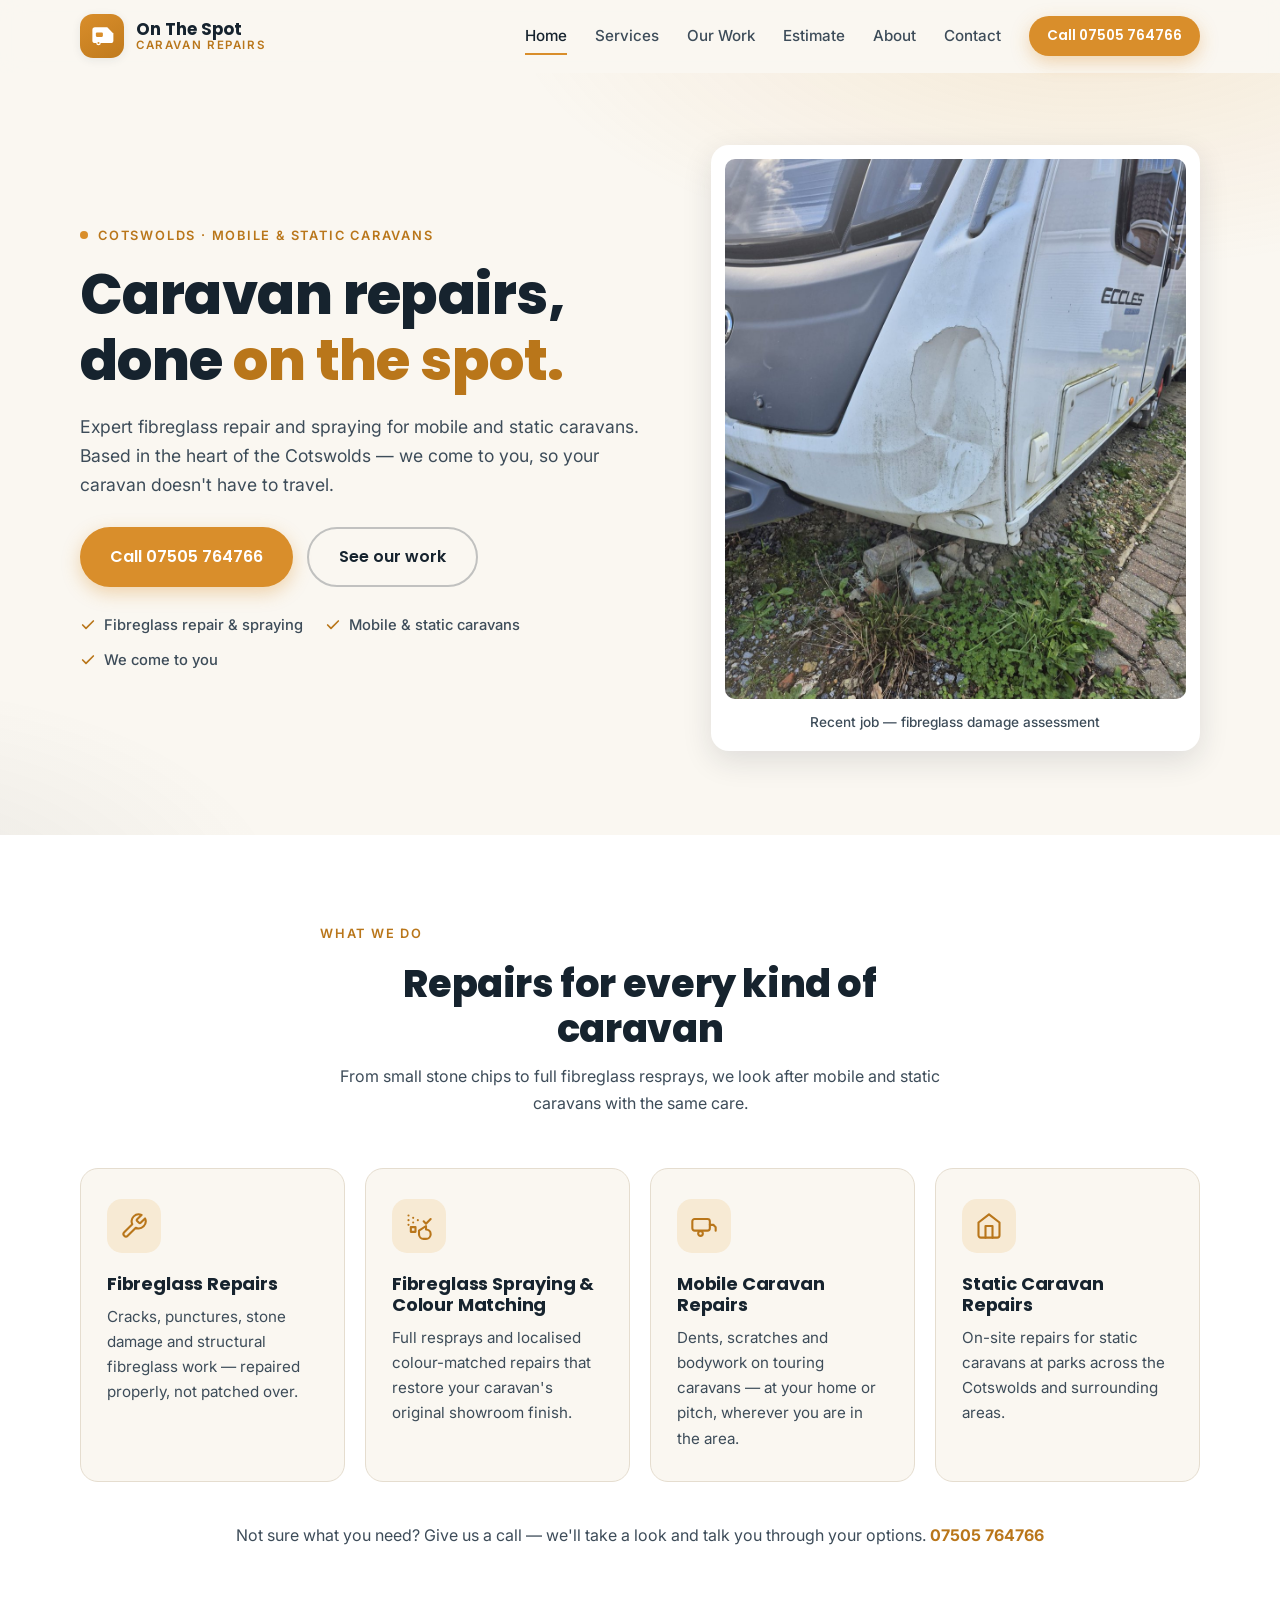
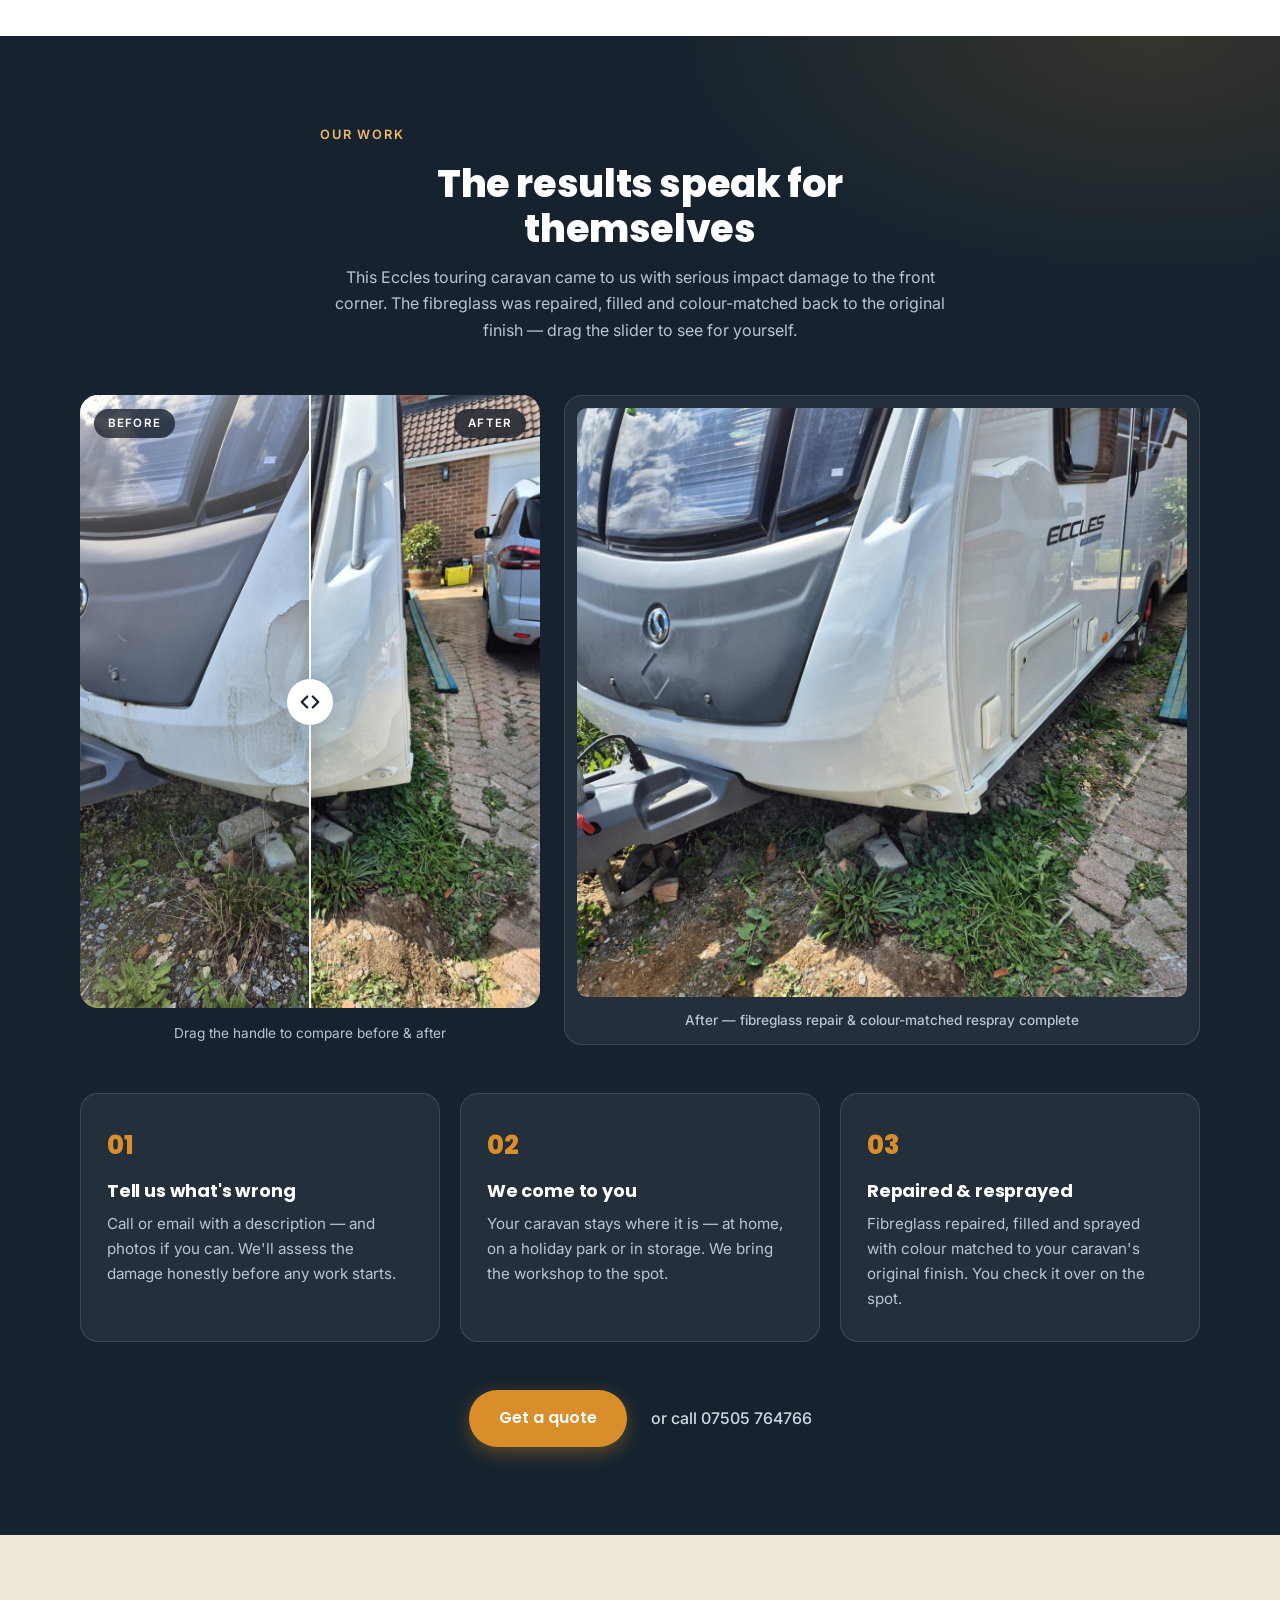
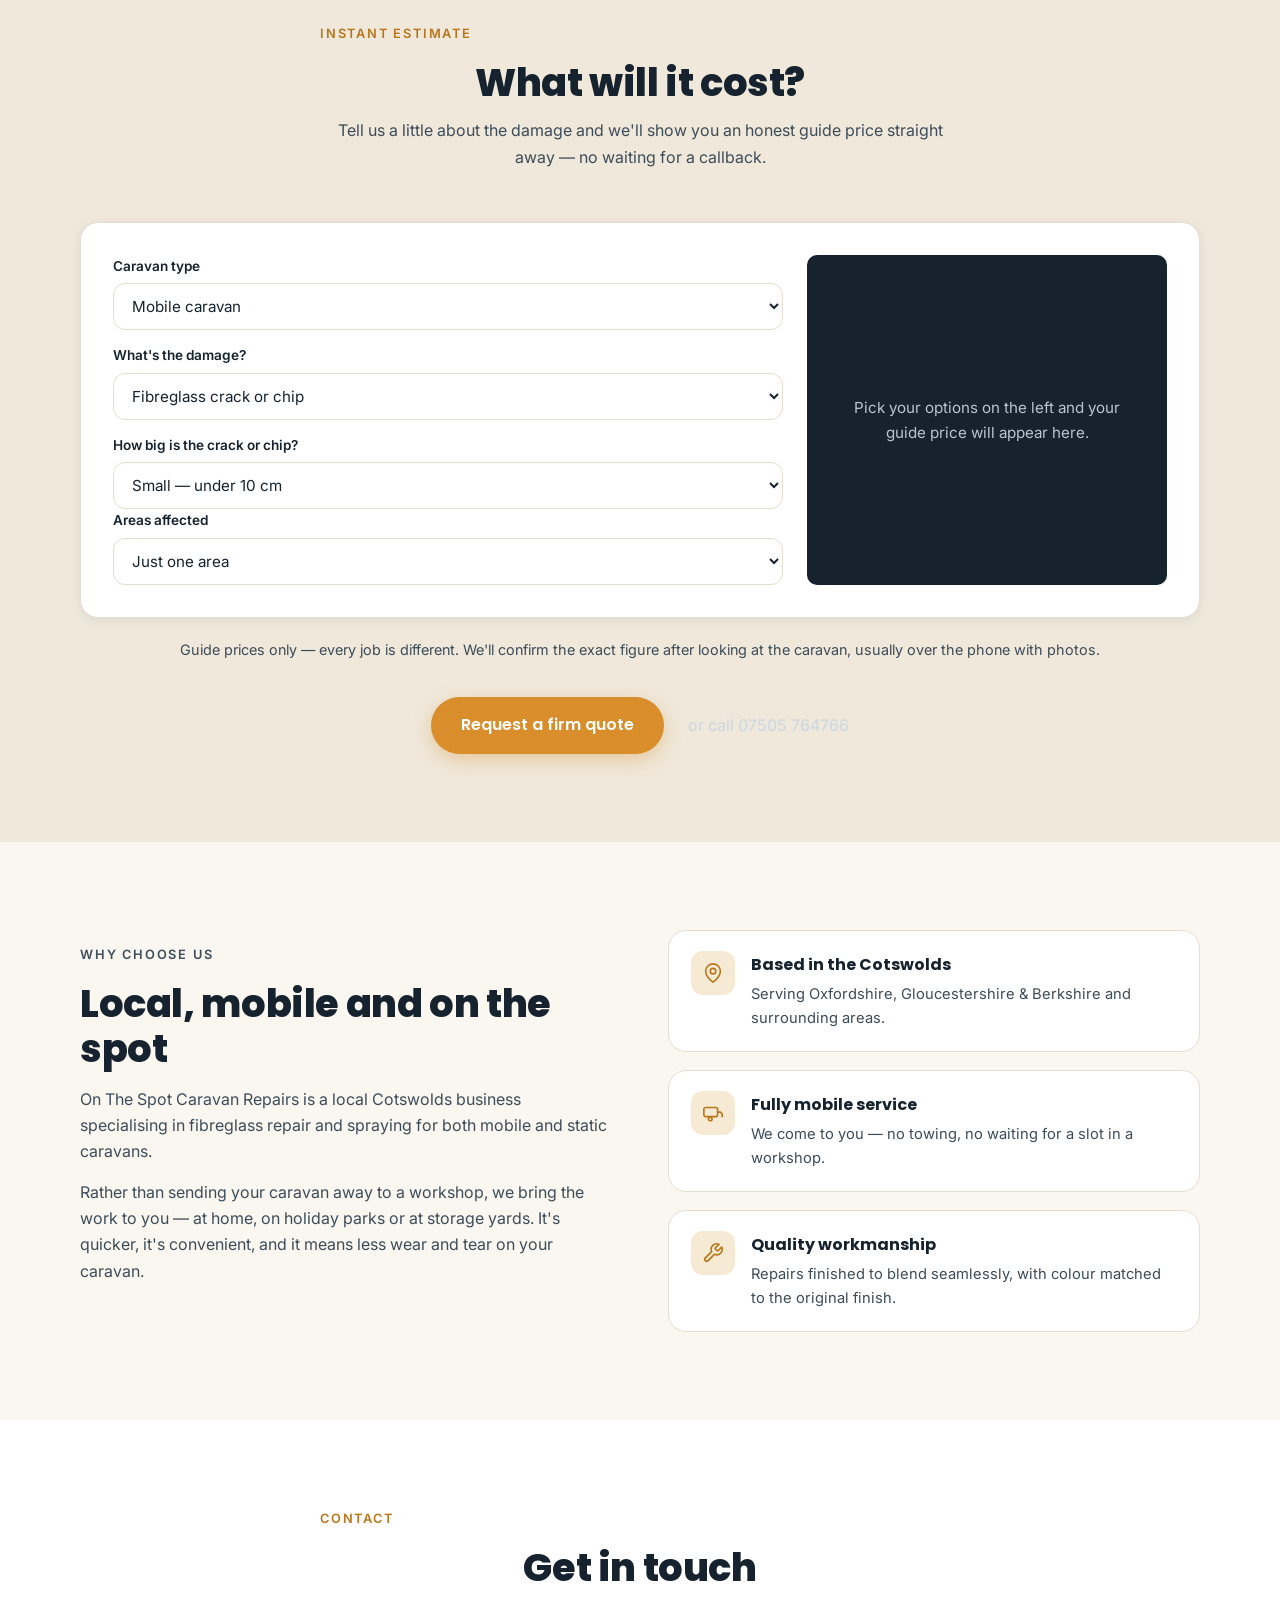
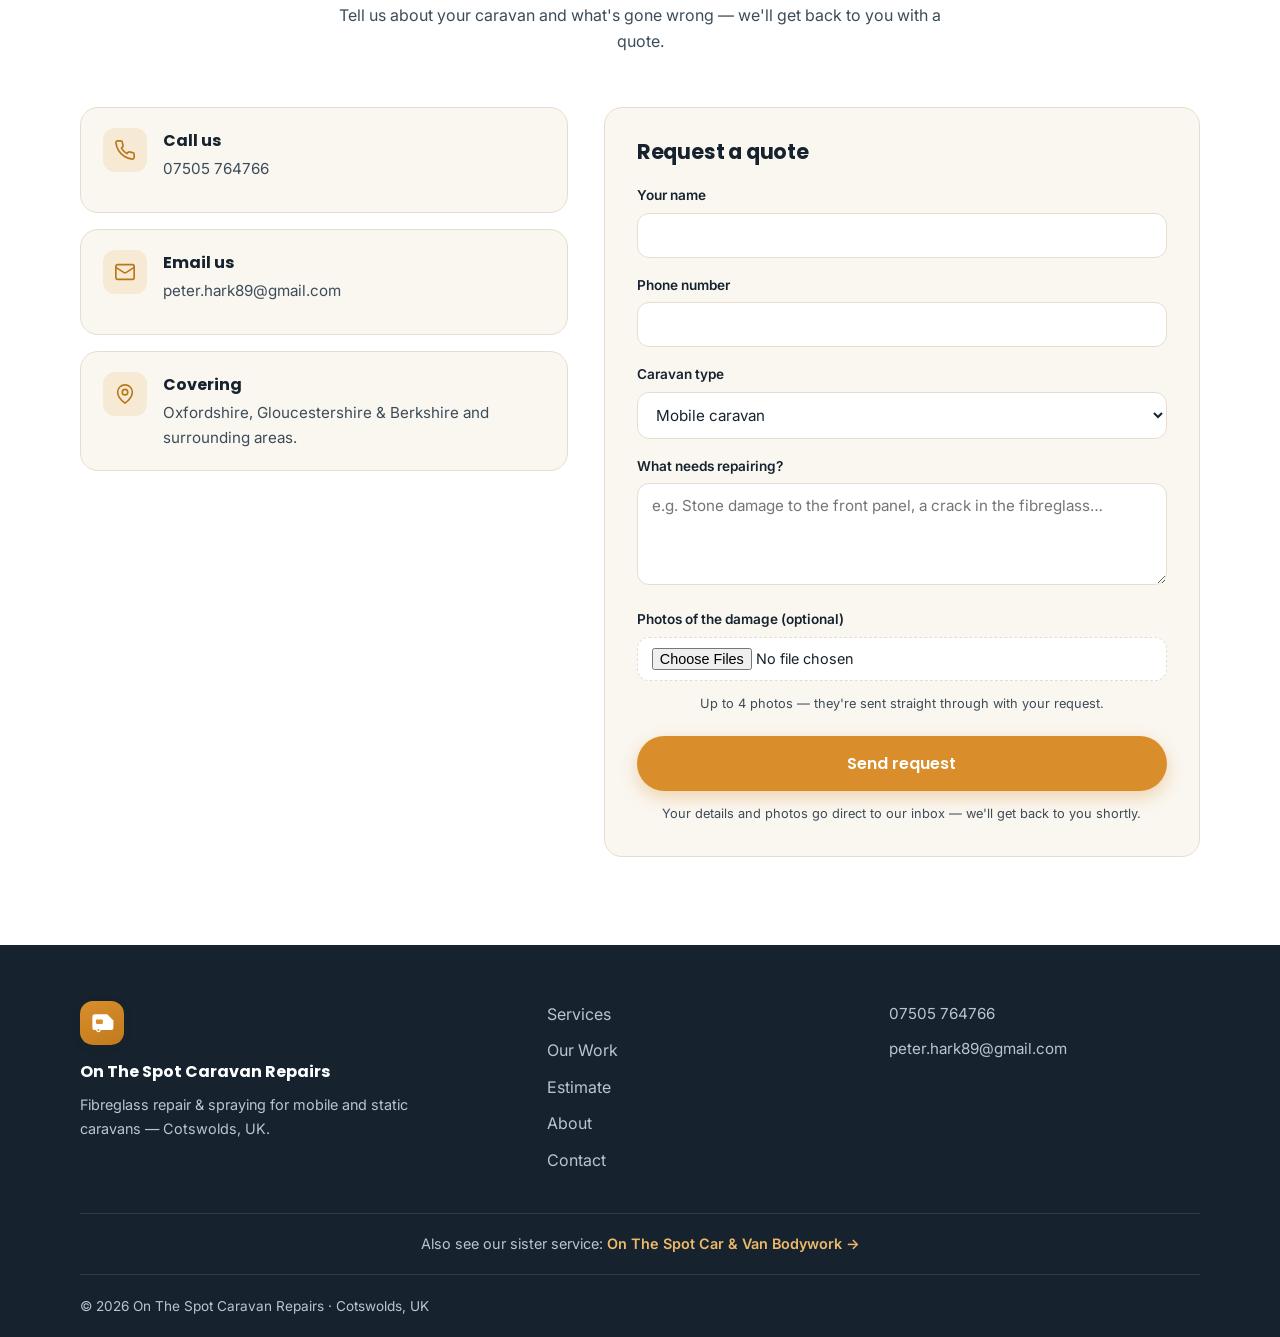
==== index.html @ a43893b5 "On The Spot Caravan Repairs — add instant estimate tool, photo upload quote form, cross-link to car " ====
<!DOCTYPE html>
<html lang="en-GB">
<head>
  <meta charset="UTF-8" />
  <meta name="viewport" content="width=device-width, initial-scale=1.0" />
  <title>On The Spot Caravan Repairs — Fibreglass &amp; Bodywork in the Cotswolds</title>
  <meta name="description" content="Mobile and static caravan repairs across the Cotswolds. Expert fibreglass repair, spraying and colour matching — we come to you. Call 07505 764766." />
  <meta property="og:title" content="On The Spot Caravan Repairs | Cotswolds" />
  <meta property="og:description" content="Fibreglass repair &amp; spraying for mobile and static caravans. Based in the Cotswolds — we come to you." />
  <meta property="og:type" content="website" />
  <link rel="icon" href="data:image/svg+xml,%3Csvg xmlns='http://www.w3.org/2000/svg' viewBox='0 0 100 100'%3E%3Ctext y='.9em' font-size='90'%3E%F0%9F%9A%90%3C/text%3E%3C/svg%3E" />
  <link rel="preconnect" href="https://fonts.googleapis.com" />
  <link rel="preconnect" href="https://fonts.gstatic.com" crossorigin />
  <link href="https://fonts.googleapis.com/css2?family=Inter:wght@400;500;600&family=Poppins:wght@600;700;800&display=swap" rel="stylesheet" />
  <link rel="stylesheet" href="style.css" />
</head>
<body>

<a class="skip-link" href="#home">Skip to content</a>

<header class="site-header" id="siteHeader">
  <div class="container nav-wrap">
    <a href="#home" class="brand" aria-label="On The Spot Caravan Repairs — home">
      <span class="brand-mark" aria-hidden="true">
        <svg viewBox="0 0 32 32" fill="none">
          <path d="M5 9a3 3 0 0 1 3-3h14l7 7v8a3 3 0 0 1-3 3H8a3 3 0 0 1-3-3V9Z" fill="#fff"/>
          <rect x="9" y="12" width="8" height="5" rx="1.2" fill="#d98e2b"/>
          <circle cx="12" cy="24" r="2.6" fill="#fff"/>
          <circle cx="12" cy="24" r="1.2" fill="#d98e2b"/>
        </svg>
      </span>
      <span class="brand-text">On The Spot<small>Caravan Repairs</small></span>
    </a>

    <nav class="site-nav" id="siteNav" aria-label="Main navigation">
      <a href="#home" class="active">Home</a>
      <a href="#services">Services</a>
      <a href="#work">Our Work</a>
      <a href="#estimate">Estimate</a>
      <a href="#about">About</a>
      <a href="#contact">Contact</a>
      <a href="tel:+447505764766" class="btn btn-primary btn-sm nav-call">Call 07505 764766</a>
    </nav>

    <button class="nav-toggle" id="navToggle" aria-expanded="false" aria-controls="siteNav" aria-label="Open menu">
      <span></span><span></span><span></span>
    </button>
  </div>
</header>

<main id="main">

  <!-- ============ HERO ============ -->
  <section class="hero" id="home">
    <div class="container hero-grid">
      <div class="hero-copy reveal">
        <p class="eyebrow"><span class="dot" aria-hidden="true"></span> Cotswolds &middot; Mobile &amp; Static Caravans</p>
        <h1>Caravan repairs, done <em>on the spot.</em></h1>
        <p class="lead">Expert fibreglass repair and spraying for mobile and static caravans. Based in the heart of the Cotswolds — we come to you, so your caravan doesn't have to travel.</p>
        <div class="hero-cta">
          <a href="tel:+447505764766" class="btn btn-primary btn-lg">Call 07505 764766</a>
          <a href="#work" class="btn btn-ghost btn-lg">See our work</a>
        </div>
        <ul class="hero-points">
          <li><svg viewBox="0 0 24 24" fill="none" stroke="currentColor" stroke-width="2.5" stroke-linecap="round" stroke-linejoin="round"><path d="M20 6 9 17l-5-5"/></svg> Fibreglass repair &amp; spraying</li>
          <li><svg viewBox="0 0 24 24" fill="none" stroke="currentColor" stroke-width="2.5" stroke-linecap="round" stroke-linejoin="round"><path d="M20 6 9 17l-5-5"/></svg> Mobile &amp; static caravans</li>
          <li><svg viewBox="0 0 24 24" fill="none" stroke="currentColor" stroke-width="2.5" stroke-linecap="round" stroke-linejoin="round"><path d="M20 6 9 17l-5-5"/></svg> We come to you</li>
        </ul>
      </div>

      <figure class="hero-card reveal" data-delay="140">
        <img src="images/damage-1.jpg" alt="Fibreglass damage on a caravan front corner, awaiting repair" loading="eager" />
        <figcaption>Recent job — fibreglass damage assessment</figcaption>
      </figure>
    </div>
  </section>

  <!-- ============ SERVICES ============ -->
  <section class="section services" id="services">
    <div class="container">
      <header class="section-head reveal">
        <p class="eyebrow">What we do</p>
        <h2>Repairs for every kind of caravan</h2>
        <p class="section-sub">From small stone chips to full fibreglass resprays, we look after mobile and static caravans with the same care.</p>
      </header>

      <div class="card-grid">
        <article class="service-card reveal">
          <span class="icon" aria-hidden="true">
            <svg viewBox="0 0 24 24" fill="none" stroke="currentColor" stroke-width="1.8" stroke-linecap="round" stroke-linejoin="round"><path d="M14.7 6.3a1 1 0 0 0 0 1.4l1.6 1.6a1 1 0 0 0 1.4 0l3.77-3.77a6 6 0 0 1-7.94 7.94l-6.91 6.91a2.12 2.12 0 0 1-3-3l6.91-6.91a6 6 0 0 1 7.94-7.94l-3.76 3.76z"/></svg>
          </span>
          <h3>Fibreglass Repairs</h3>
          <p>Cracks, punctures, stone damage and structural fibreglass work — repaired properly, not patched over.</p>
        </article>

        <article class="service-card reveal" data-delay="80">
          <span class="icon" aria-hidden="true">
            <svg viewBox="0 0 24 24" fill="none" stroke="currentColor" stroke-width="1.8" stroke-linecap="round" stroke-linejoin="round"><path d="M3 3h.01"/><path d="M7 5h.01"/><path d="M11 7h.01"/><path d="M3 7h.01"/><path d="M7 9h.01"/><path d="M3 11h.01"/><rect width="4" height="4" x="5" y="13"/><path d="m16 8 2 2 4-4"/><path d="M18 12v3a4 4 0 0 1 4 4v0a4 4 0 0 1-4 4h-2a4 4 0 0 1-4-4v-3Z"/></svg>
          </span>
          <h3>Fibreglass Spraying &amp; Colour Matching</h3>
          <p>Full resprays and localised colour-matched repairs that restore your caravan's original showroom finish.</p>
        </article>

        <article class="service-card reveal" data-delay="160">
          <span class="icon" aria-hidden="true">
            <svg viewBox="0 0 24 24" fill="none" stroke="currentColor" stroke-width="1.8" stroke-linecap="round" stroke-linejoin="round"><rect x="2" y="6" width="15" height="10" rx="2"/><path d="M17 11h3l2 2v3"/><circle cx="9" cy="18.5" r="2"/></svg>
          </span>
          <h3>Mobile Caravan Repairs</h3>
          <p>Dents, scratches and bodywork on touring caravans — at your home or pitch, wherever you are in the area.</p>
        </article>

        <article class="service-card reveal" data-delay="240">
          <span class="icon" aria-hidden="true">
            <svg viewBox="0 0 24 24" fill="none" stroke="currentColor" stroke-width="1.8" stroke-linecap="round" stroke-linejoin="round"><path d="m3 9 9-7 9 7v11a2 2 0 0 1-2 2H5a2 2 0 0 1-2-2z"/><polyline points="9 22 9 12 15 12 15 22"/></svg>
          </span>
          <h3>Static Caravan Repairs</h3>
          <p>On-site repairs for static caravans at parks across the Cotswolds and surrounding areas.</p>
        </article>
      </div>

      <p class="services-note reveal">Not sure what you need? Give us a call — we'll take a look and talk you through your options. <a href="tel:+447505764766"><strong>07505 764766</strong></a></p>
    </div>
  </section>

  <!-- ============ OUR WORK ============ -->
  <section class="section work" id="work">
    <div class="container">
      <header class="section-head section-head-light reveal">
        <p class="eyebrow">Our work</p>
        <h2>The results speak for themselves</h2>
        <p class="section-sub">This Eccles touring caravan came to us with serious impact damage to the front corner. The fibreglass was repaired, filled and colour-matched back to the original finish — drag the slider to see for yourself.</p>
      </header>

      <div class="work-showcase">
        <div class="ba-frame reveal">
          <div class="ba-slider" id="baSlider" style="--pos:50%">
            <img src="images/repaired-1.jpg" alt="Caravan front corner after fibreglass repair and respray" />
            <img src="images/damage-1.jpg" alt="" aria-hidden="true" class="ba-before" />
            <span class="ba-label ba-label-before">Before</span>
            <span class="ba-label ba-label-after">After</span>
            <div class="ba-handle" id="baHandle" role="slider" tabindex="0" aria-label="Drag to compare before and after" aria-valuemin="0" aria-valuemax="100" aria-valuenow="50">
              <span class="ba-grip" aria-hidden="true">
                <svg viewBox="0 0 24 24" fill="none" stroke="currentColor" stroke-width="2.5" stroke-linecap="round" stroke-linejoin="round"><path d="m9 6-6 6 6 6M15 6l6 6-6 6"/></svg>
              </span>
            </div>
          </div>
          <p class="ba-hint">Drag the handle to compare before &amp; after</p>
        </div>

        <figure class="work-photo reveal" data-delay="120">
          <img src="images/repaired-2.jpg" alt="Repaired caravan front corner and tow bar after respray" loading="lazy" />
          <figcaption>After — fibreglass repair &amp; colour-matched respray complete</figcaption>
        </figure>
      </div>

      <div class="steps-grid">
        <article class="step-card reveal">
          <span class="step-num" aria-hidden="true">01</span>
          <h3>Tell us what's wrong</h3>
          <p>Call or email with a description — and photos if you can. We'll assess the damage honestly before any work starts.</p>
        </article>
        <article class="step-card reveal" data-delay="100">
          <span class="step-num" aria-hidden="true">02</span>
          <h3>We come to you</h3>
          <p>Your caravan stays where it is — at home, on a holiday park or in storage. We bring the workshop to the spot.</p>
        </article>
        <article class="step-card reveal" data-delay="200">
          <span class="step-num" aria-hidden="true">03</span>
          <h3>Repaired &amp; resprayed</h3>
          <p>Fibreglass repaired, filled and sprayed with colour matched to your caravan's original finish. You check it over on the spot.</p>
        </article>
      </div>

      <div class="work-cta reveal">
        <a href="#contact" class="btn btn-primary btn-lg">Get a quote</a>
        <a href="tel:+447505764766" class="link-light">or call 07505 764766</a>
      </div>
    </div>
  </section>

  <!-- ============ INSTANT ESTIMATE ============ -->
  <section class="section estimate" id="estimate">
    <div class="container">
      <header class="section-head reveal">
        <p class="eyebrow">Instant estimate</p>
        <h2>What will it cost?</h2>
        <p class="section-sub">Tell us a little about the damage and we'll show you an honest guide price straight away — no waiting for a callback.</p>
      </header>

      <div class="estimate-box reveal">
        <div class="estimate-fields">
          <label for="estVehicle">Caravan type</label>
          <select id="estVehicle" name="estVehicle">
            <option value="mobile">Mobile caravan</option>
            <option value="static">Static caravan</option>
          </select>

          <label for="estDamage">What's the damage?</label>
          <select id="estDamage" name="estDamage">
            <option value="crack">Fibreglass crack or chip</option>
            <option value="puncture">Puncture or impact damage</option>
            <option value="respray">Respray / colour match only (no repair needed)</option>
          </select>

          <label for="estSize" id="estSizeLabel">How big is it?</label>
          <select id="estSize" name="estSize"></select>

          <div class="estimate-row">
            <div class="estimate-col" id="estPanelsWrap">
              <label for="estPanels">Areas affected</label>
              <select id="estPanels" name="estPanels">
                <option value="1">Just one area</option>
                <option value="2">Two areas</option>
                <option value="3">Three or more</option>
              </select>
            </div>
          </div>
        </div>

        <div class="estimate-result" id="estResult">
          <p class="est-prompt" id="estPrompt">Pick your options on the left and your guide price will appear here.</p>
          <div class="est-price-wrap" id="estPriceWrap" hidden>
            <span class="est-label">Guide price</span>
            <span class="est-price" id="estPrice">&pound;0 &ndash; &pound;0</span>
            <p class="est-note" id="estNote"></p>
          </div>
        </div>
      </div>

      <p class="estimate-disclaimer reveal">Guide prices only — every job is different. We'll confirm the exact figure after looking at the caravan, usually over the phone with photos.</p>

      <div class="work-cta estimate-cta reveal">
        <a href="#contact" class="btn btn-primary btn-lg">Request a firm quote</a>
        <a href="tel:+447505764766" class="link-light">or call 07505 764766</a>
      </div>
    </div>
  </section>

  <!-- ============ ABOUT ============ -->
  <section class="section about" id="about">
    <div class="container about-grid">
      <div class="about-copy reveal">
        <p class="eyebrow">Why choose us</p>
        <h2>Local, mobile and on the spot</h2>
        <p>On The Spot Caravan Repairs is a local Cotswolds business specialising in fibreglass repair and spraying for both mobile and static caravans.</p>
        <p>Rather than sending your caravan away to a workshop, we bring the work to you — at home, on holiday parks or at storage yards. It's quicker, it's convenient, and it means less wear and tear on your caravan.</p>
      </div>

      <ul class="about-list reveal" data-delay="120">
        <li>
          <span class="icon icon-sm" aria-hidden="true"><svg viewBox="0 0 24 24" fill="none" stroke="currentColor" stroke-width="1.8" stroke-linecap="round" stroke-linejoin="round"><path d="M20 10c0 6-8 12-8 12s-8-6-8-12a8 8 0 0 1 16 0Z"/><circle cx="12" cy="10" r="3"/></svg></span>
          <div><strong>Based in the Cotswolds</strong><p>Serving Oxfordshire, Gloucestershire &amp; Berkshire and surrounding areas.</p></div>
        </li>
        <li>
          <span class="icon icon-sm" aria-hidden="true"><svg viewBox="0 0 24 24" fill="none" stroke="currentColor" stroke-width="1.8" stroke-linecap="round" stroke-linejoin="round"><rect x="2" y="6" width="15" height="10" rx="2"/><path d="M17 11h3l2 2v3"/><circle cx="9" cy="18.5" r="2"/></svg></span>
          <div><strong>Fully mobile service</strong><p>We come to you — no towing, no waiting for a slot in a workshop.</p></div>
        </li>
        <li>
          <span class="icon icon-sm" aria-hidden="true"><svg viewBox="0 0 24 24" fill="none" stroke="currentColor" stroke-width="1.8" stroke-linecap="round" stroke-linejoin="round"><path d="M14.7 6.3a1 1 0 0 0 0 1.4l1.6 1.6a1 1 0 0 0 1.4 0l3.77-3.77a6 6 0 0 1-7.94 7.94l-6.91 6.91a2.12 2.12 0 0 1-3-3l6.91-6.91a6 6 0 0 1 7.94-7.94l-3.76 3.76z"/></svg></span>
          <div><strong>Quality workmanship</strong><p>Repairs finished to blend seamlessly, with colour matched to the original finish.</p></div>
        </li>
      </ul>
    </div>
  </section>

  <!-- ============ CONTACT ============ -->
  <section class="section contact" id="contact">
    <div class="container">
      <header class="section-head reveal">
        <p class="eyebrow">Contact</p>
        <h2>Get in touch</h2>
        <p class="section-sub">Tell us about your caravan and what's gone wrong — we'll get back to you with a quote.</p>
      </header>

      <div class="contact-grid">
        <div class="contact-info reveal">
          <a href="tel:+447505764766" class="info-card">
            <span class="icon icon-sm" aria-hidden="true"><svg viewBox="0 0 24 24" fill="none" stroke="currentColor" stroke-width="1.8" stroke-linecap="round" stroke-linejoin="round"><path d="M22 16.92v3a2 2 0 0 1-2.18 2 19.79 19.79 0 0 1-8.63-3.07 19.5 19.5 0 0 1-6-6 19.79 19.79 0 0 1-3.07-8.67A2 2 0 0 1 4.11 2h3a2 2 0 0 1 2 1.72c.127.96.361 1.903.7 2.81a2 2 0 0 1-.45 2.11L8.09 9.91a16 16 0 0 0 6 6l1.27-1.27a2 2 0 0 1 2.11-.45c.907.339 1.85.573 2.81.7A2 2 0 0 1 22 16.92z"/></svg></span>
            <div><strong>Call us</strong><p>07505 764766</p></div>
          </a>
          <a href="mailto:peter.hark89@gmail.com" class="info-card">
            <span class="icon icon-sm" aria-hidden="true"><svg viewBox="0 0 24 24" fill="none" stroke="currentColor" stroke-width="1.8" stroke-linecap="round" stroke-linejoin="round"><rect width="20" height="16" x="2" y="4" rx="2"/><path d="m22 7-8.97 5.7a1.94 1.94 0 0 1-2.06 0L2 7"/></svg></span>
            <div><strong>Email us</strong><p>peter.hark89@gmail.com</p></div>
          </a>
          <div class="info-card">
            <span class="icon icon-sm" aria-hidden="true"><svg viewBox="0 0 24 24" fill="none" stroke="currentColor" stroke-width="1.8" stroke-linecap="round" stroke-linejoin="round"><path d="M20 10c0 6-8 12-8 12s-8-6-8-12a8 8 0 0 1 16 0Z"/><circle cx="12" cy="10" r="3"/></svg></span>
            <div><strong>Covering</strong><p>Oxfordshire, Gloucestershire &amp; Berkshire and surrounding areas.</p></div>
          </div>
        </div>

        <form class="quote-form reveal" id="quoteForm" data-delay="120" novalidate>
          <h3>Request a quote</h3>
          <label for="name">Your name</label>
          <input type="text" id="name" name="name" autocomplete="name" required />

          <label for="phone">Phone number</label>
          <input type="tel" id="phone" name="phone" autocomplete="tel" required />

          <label for="type">Caravan type</label>
          <select id="type" name="type">
            <option value="Mobile caravan">Mobile caravan</option>
            <option value="Static caravan">Static caravan</option>
            <option value="Not sure / other">Not sure / other</option>
          </select>

          <label for="message">What needs repairing?</label>
          <textarea id="message" name="message" rows="4" placeholder="e.g. Stone damage to the front panel, a crack in the fibreglass…"></textarea>

          <label for="photos">Photos of the damage (optional)</label>
          <input type="file" id="photos" name="photos" accept="image/*" multiple />
          <p class="form-note form-note-top">Up to 4 photos — they're sent straight through with your request.</p>

          <button type="submit" class="btn btn-primary btn-lg btn-block" id="quoteSubmit">Send request</button>
          <p class="form-note" id="formNote">Your details and photos go direct to our inbox — we'll get back to you shortly.</p>
        </form>

        <div class="form-success" id="formSuccess" hidden>
          <span class="icon icon-sm" aria-hidden="true"><svg viewBox="0 0 24 24" fill="none" stroke="currentColor" stroke-width="1.8" stroke-linecap="round" stroke-linejoin="round"><path d="M20 6 9 17l-5-5"/></svg></span>
          <h3>Request sent — thank you!</h3>
          <p id="formSuccessMsg">We've got your details and will get back to you with a quote shortly.</p>
          <button type="button" class="btn btn-ghost" id="formAgain">Send another request</button>
        </div>
      </div>
    </div>
  </section>

</main>

<footer class="site-footer">
  <div class="container footer-grid">
    <div class="footer-brand">
      <span class="brand-mark" aria-hidden="true">
        <svg viewBox="0 0 32 32" fill="none">
          <path d="M5 9a3 3 0 0 1 3-3h14l7 7v8a3 3 0 0 1-3 3H8a3 3 0 0 1-3-3V9Z" fill="#fff"/>
          <rect x="9" y="12" width="8" height="5" rx="1.2" fill="#d98e2b"/>
          <circle cx="12" cy="24" r="2.6" fill="#fff"/>
          <circle cx="12" cy="24" r="1.2" fill="#d98e2b"/>
        </svg>
      </span>
      <p class="footer-name">On The Spot Caravan Repairs</p>
      <p class="footer-tag">Fibreglass repair &amp; spraying for mobile and static caravans — Cotswolds, UK.</p>
    </div>

    <nav class="footer-nav" aria-label="Footer navigation">
      <a href="#services">Services</a>
      <a href="#work">Our Work</a>
      <a href="#estimate">Estimate</a>
      <a href="#about">About</a>
      <a href="#contact">Contact</a>
    </nav>

    <div class="footer-contact">
      <a href="tel:+447505764766">07505 764766</a>
      <a href="mailto:peter.hark89@gmail.com">peter.hark89@gmail.com</a>
    </div>
  </div>
  <div class="container footer-sister">
    <p>Also see our sister service: <a href="https://harky39.github.io/on-the-spot-car-van-bodywork/">On The Spot Car &amp; Van Bodywork &rarr;</a></p>
  </div>
  <div class="container footer-bottom">
    <p>&copy; <span id="year">2026</span> On The Spot Caravan Repairs &middot; Cotswolds, UK</p>
  </div>
</footer>

<a href="tel:+447505764766" class="call-fab" aria-label="Call us on 07505 764766">
  <svg viewBox="0 0 24 24" fill="none" stroke="currentColor" stroke-width="2" stroke-linecap="round" stroke-linejoin="round"><path d="M22 16.92v3a2 2 0 0 1-2.18 2 19.79 19.79 0 0 1-8.63-3.07 19.5 19.5 0 0 1-6-6 19.79 19.79 0 0 1-3.07-8.67A2 2 0 0 1 4.11 2h3a2 2 0 0 1 2 1.72c.127.96.361 1.903.7 2.81a2 2 0 0 1-.45 2.11L8.09 9.91a16 16 0 0 0 6 6l1.27-1.27a2 2 0 0 1 2.11-.45c.907.339 1.85.573 2.81.7A2 2 0 0 1 22 16.92z"/></svg>
</a>

<script src="main.js"></script>
</body>
</html>
---- style.css ----
/* ============================================================
   On The Spot Caravan Repairs — style.css
   ============================================================ */

:root {
  --ink: #16232e;
  --ink-soft: #3d4c59;
  --paper: #faf7f1;
  --stone: #efe8db;
  --white: #ffffff;
  --accent: #d98e2b;
  --accent-dark: #b9761a;
  --accent-tint: #f7ead4;
  --line: #e5ddcf;
  --shadow-sm: 0 2px 10px rgba(22, 35, 46, 0.08);
  --shadow-md: 0 10px 30px rgba(22, 35, 46, 0.12);
  --radius: 18px;
  --font-head: "Poppins", system-ui, sans-serif;
  --font-body: "Inter", system-ui, sans-serif;
}

* { margin: 0; padding: 0; box-sizing: border-box; }

html { scroll-behavior: smooth; }

body {
  font-family: var(--font-body);
  color: var(--ink);
  background: var(--paper);
  line-height: 1.65;
  -webkit-font-smoothing: antialiased;
}

img { max-width: 100%; display: block; }

h1, h2, h3 { font-family: var(--font-head); line-height: 1.18; letter-spacing: -0.01em; }

a { color: inherit; text-decoration: none; }

.container {
  width: min(1120px, 92%);
  margin-inline: auto;
}

.skip-link {
  position: absolute;
  left: -9999px;
  top: 0;
  background: var(--ink);
  color: #fff;
  padding: 10px 18px;
  z-index: 200;
  border-radius: 0 0 10px 0;
}
.skip-link:focus { left: 0; }

/* ---------- Buttons ---------- */
.btn {
  display: inline-flex;
  align-items: center;
  justify-content: center;
  gap: 8px;
  font-family: var(--font-head);
  font-weight: 600;
  border-radius: 999px;
  padding: 12px 24px;
  font-size: 0.95rem;
  transition: transform 0.18s ease, box-shadow 0.18s ease, background 0.18s ease, color 0.18s ease;
  cursor: pointer;
  border: none;
}
.btn-lg { padding: 15px 30px; font-size: 1rem; }
.btn-sm { padding: 9px 18px; font-size: 0.85rem; }
.btn-block { width: 100%; }

.btn-primary {
  background: var(--accent);
  color: #fff;
  box-shadow: 0 6px 18px rgba(217, 142, 43, 0.35);
}
.btn-primary:hover { background: var(--accent-dark); transform: translateY(-2px); }

.btn-ghost {
  background: transparent;
  color: var(--ink);
  border: 2px solid rgba(22, 35, 46, 0.25);
}
.btn-ghost:hover { border-color: var(--ink); transform: translateY(-2px); }

.link-light { color: #cfd9e2; font-weight: 500; }
.link-light:hover { color: #fff; text-decoration: underline; }

/* ---------- Header / nav ---------- */
.site-header {
  position: sticky;
  top: 0;
  z-index: 100;
  background: rgba(250, 247, 241, 0.86);
  backdrop-filter: blur(12px);
  -webkit-backdrop-filter: blur(12px);
  border-bottom: 1px solid transparent;
  transition: box-shadow 0.25s ease, border-color 0.25s ease;
}
.site-header.scrolled {
  border-color: var(--line);
  box-shadow: var(--shadow-sm);
}

.nav-wrap {
  display: flex;
  align-items: center;
  justify-content: space-between;
  gap: 16px;
  padding-block: 14px;
}

.brand { display: inline-flex; align-items: center; gap: 12px; }

.brand-mark {
  width: 44px;
  height: 44px;
  border-radius: 13px;
  background: linear-gradient(150deg, var(--accent), #c07a1d);
  display: grid;
  place-items: center;
  box-shadow: var(--shadow-sm);
  flex-shrink: 0;
}
.brand-mark svg { width: 28px; height: 28px; }

.brand-text {
  font-family: var(--font-head);
  font-weight: 700;
  font-size: 1.05rem;
  line-height: 1.1;
  display: flex;
  flex-direction: column;
}
.brand-text small {
  font-family: var(--font-body);
  font-weight: 600;
  font-size: 0.72rem;
  letter-spacing: 0.14em;
  text-transform: uppercase;
  color: var(--accent-dark);
}

.site-nav { display: flex; align-items: center; gap: 28px; }
.site-nav a:not(.btn) {
  font-weight: 500;
  font-size: 0.95rem;
  color: var(--ink-soft);
  position: relative;
  padding-block: 4px;
}
.site-nav a:not(.btn):hover,
.site-nav a.active { color: var(--ink); }
.site-nav a:not(.btn)::after {
  content: "";
  position: absolute;
  left: 0; right: 100%;
  bottom: -2px;
  height: 2px;
  background: var(--accent);
  transition: right 0.25s ease;
}
.site-nav a:not(.btn):hover::after,
.site-nav a.active::after { right: 0; }

.nav-toggle {
  display: none;
  flex-direction: column;
  justify-content: center;
  gap: 5px;
  width: 44px;
  height: 44px;
  background: transparent;
  border: none;
  cursor: pointer;
  padding: 10px;
}
.nav-toggle span {
  display: block;
  height: 2.5px;
  width: 100%;
  background: var(--ink);
  border-radius: 2px;
  transition: transform 0.3s ease, opacity 0.3s ease;
}
.nav-toggle[aria-expanded="true"] span:nth-child(1) { transform: translateY(7.5px) rotate(45deg); }
.nav-toggle[aria-expanded="true"] span:nth-child(2) { opacity: 0; }
.nav-toggle[aria-expanded="true"] span:nth-child(3) { transform: translateY(-7.5px) rotate(-45deg); }

/* ---------- Hero ---------- */
.hero {
  padding: 72px 0 84px;
  background:
    radial-gradient(900px 420px at 85% -10%, rgba(217, 142, 43, 0.14), transparent 65%),
    radial-gradient(700px 380px at -10% 110%, rgba(22, 35, 46, 0.07), transparent 60%),
    var(--paper);
}

.hero-grid {
  display: grid;
  grid-template-columns: 1.08fr 0.92fr;
  gap: 56px;
  align-items: center;
}

.eyebrow {
  font-weight: 600;
  font-size: 0.8rem;
  letter-spacing: 0.14em;
  text-transform: uppercase;
  color: var(--accent-dark);
  display: flex;
  align-items: center;
  gap: 10px;
  margin-bottom: 16px;
}
.eyebrow .dot {
  width: 8px; height: 8px;
  border-radius: 50%;
  background: var(--accent);
  display: inline-block;
}

.hero h1 {
  font-size: clamp(2.3rem, 4.6vw, 3.5rem);
  font-weight: 800;
  margin-bottom: 18px;
}
.hero h1 em {
  font-style: normal;
  color: var(--accent-dark);
  position: relative;
  white-space: nowrap;
}

.lead {
  font-size: 1.1rem;
  color: var(--ink-soft);
  max-width: 34em;
  margin-bottom: 28px;
}

.hero-cta { display: flex; flex-wrap: wrap; gap: 14px; margin-bottom: 26px; }

.hero-points {
  list-style: none;
  display: flex;
  flex-wrap: wrap;
  gap: 10px 22px;
}
.hero-points li {
  display: inline-flex;
  align-items: center;
  gap: 8px;
  font-weight: 500;
  font-size: 0.92rem;
  color: var(--ink-soft);
}
.hero-points svg { width: 16px; height: 16px; color: var(--accent-dark); flex-shrink: 0; }

.hero-card {
  background: #fff;
  border-radius: var(--radius);
  padding: 14px;
  box-shadow: var(--shadow-md);
  transform: rotate(1.2deg);
  transition: transform 0.3s ease;
}
.hero-card:hover { transform: rotate(0deg) translateY(-4px); }
.hero-card img {
  width: 100%;
  max-height: 540px;
  border-radius: calc(var(--radius) - 8px);
  object-fit: cover;
}
.hero-card figcaption {
  padding: 12px 6px 4px;
  font-size: 0.85rem;
  color: var(--ink-soft);
  text-align: center;
  font-weight: 500;
}

/* ---------- Sections (shared) ---------- */
.section { padding: 88px 0; }

.section-head {
  max-width: 640px;
  margin: 0 auto 52px;
  text-align: center;
}
.section-head h2, .about-copy h2 { font-size: clamp(1.7rem, 3vw, 2.4rem); font-weight: 800; }
.section-sub { color: var(--ink-soft); margin-top: 12px; }

/* ---------- Services ---------- */
.services { background: #fff; }

.card-grid {
  display: grid;
  grid-template-columns: repeat(auto-fit, minmax(240px, 1fr));
  gap: 20px;
}

.service-card {
  background: var(--paper);
  border: 1px solid var(--line);
  border-radius: var(--radius);
  padding: 30px 26px;
  transition: transform 0.25s ease, box-shadow 0.25s ease, border-color 0.25s ease;
}
.service-card:hover {
  transform: translateY(-5px);
  box-shadow: var(--shadow-md);
  border-color: transparent;
}

.icon {
  width: 54px;
  height: 54px;
  border-radius: 15px;
  background: var(--accent-tint);
  color: var(--accent-dark);
  display: grid;
  place-items: center;
  margin-bottom: 20px;
}
.icon svg { width: 28px; height: 28px; }

.service-card h3 { font-size: 1.12rem; margin-bottom: 10px; }
.service-card p { color: var(--ink-soft); font-size: 0.95rem; }

.services-note {
  text-align: center;
  margin-top: 40px;
  color: var(--ink-soft);
}
.services-note a strong { color: var(--accent-dark); }
.services-note a:hover { text-decoration: underline; }

/* ---------- Work (dark) ---------- */
.work {
  background:
    radial-gradient(800px 400px at 90% 0%, rgba(217, 142, 43, 0.16), transparent 60%),
    var(--ink);
  color: #eef2f5;
}

.section-head-light h2 { color: #fff; }
.section-head-light .section-sub { color: #b9c5cf; }
.work .eyebrow { color: #ecb86a; }

.work-showcase {
  display: grid;
  grid-template-columns: minmax(0, 460px) 1fr;
  gap: 24px;
  align-items: stretch;
  margin-bottom: 48px;
}

/* Before / after comparison slider */
.ba-slider {
  --pos: 50%;
  position: relative;
  aspect-ratio: 3 / 4;
  overflow: hidden;
  border-radius: var(--radius);
  background: #0d1620;
  touch-action: none;
  cursor: ew-resize;
}
.ba-slider img {
  position: absolute;
  inset: 0;
  width: 100%;
  height: 100%;
  object-fit: cover;
}
.ba-before { clip-path: inset(0 calc(100% - var(--pos)) 0 0); }

.ba-handle {
  position: absolute;
  top: 0;
  bottom: 0;
  left: var(--pos);
  width: 2px;
  background: #fff;
  transform: translateX(-1px);
  box-shadow: 0 0 14px rgba(0, 0, 0, 0.55);
}
.ba-grip {
  position: absolute;
  top: 50%;
  left: 50%;
  transform: translate(-50%, -50%);
  width: 46px;
  height: 46px;
  border-radius: 50%;
  background: #fff;
  color: var(--ink);
  display: grid;
  place-items: center;
  box-shadow: var(--shadow-md);
}
.ba-grip svg { width: 22px; height: 22px; }

.ba-label {
  position: absolute;
  top: 14px;
  z-index: 2;
  padding: 5px 14px;
  border-radius: 999px;
  font-size: 0.72rem;
  font-weight: 600;
  letter-spacing: 0.1em;
  text-transform: uppercase;
  color: #fff;
  background: rgba(13, 22, 32, 0.72);
  backdrop-filter: blur(4px);
  -webkit-backdrop-filter: blur(4px);
}
.ba-label-before { left: 14px; }
.ba-label-after { right: 14px; }

.ba-hint {
  text-align: center;
  color: #b9c5cf;
  font-size: 0.85rem;
  margin-top: 14px;
}

.work-photo {
  background: rgba(255, 255, 255, 0.06);
  border: 1px solid rgba(255, 255, 255, 0.12);
  border-radius: var(--radius);
  padding: 12px;
  display: flex;
  flex-direction: column;
}
.work-photo img {
  width: 100%;
  height: 100%;
  min-height: 320px;
  object-fit: cover;
  border-radius: calc(var(--radius) - 8px);
}
.work-photo figcaption {
  padding-top: 12px;
  font-size: 0.85rem;
  color: #b9c5cf;
  text-align: center;
  font-weight: 500;
  flex-shrink: 0;
}

.steps-grid {
  display: grid;
  grid-template-columns: repeat(auto-fit, minmax(240px, 1fr));
  gap: 20px;
}

.step-card {
  background: rgba(255, 255, 255, 0.06);
  border: 1px solid rgba(255, 255, 255, 0.12);
  border-radius: var(--radius);
  padding: 30px 26px;
}
.step-num {
  font-family: var(--font-head);
  font-weight: 800;
  font-size: 1.6rem;
  color: var(--accent);
  display: block;
  margin-bottom: 14px;
}
.step-card h3 { color: #fff; font-size: 1.12rem; margin-bottom: 10px; }
.step-card p { color: #b9c5cf; font-size: 0.95rem; }

.work-cta {
  display: flex;
  align-items: center;
  justify-content: center;
  gap: 24px;
  flex-wrap: wrap;
  margin-top: 48px;
}

/* ---------- Instant estimate ---------- */
.estimate { background: var(--stone); }

.estimate-box {
  display: grid;
  grid-template-columns: 1fr minmax(280px, 360px);
  gap: 24px;
  background: #fff;
  border: 1px solid var(--line);
  border-radius: var(--radius);
  padding: 32px;
  box-shadow: var(--shadow-sm);
}

.estimate-fields label {
  display: block;
  font-weight: 600;
  font-size: 0.85rem;
  margin: 14px 0 6px;
}
.estimate-fields label:first-child { margin-top: 0; }
.estimate-fields select {
  width: 100%;
  padding: 12px 14px;
  border: 1.5px solid var(--line);
  border-radius: 12px;
  background: #fff;
  font-family: inherit;
  font-size: 0.95rem;
  color: var(--ink);
}

.estimate-result {
  background: var(--ink);
  border-radius: calc(var(--radius) - 8px);
  padding: 28px;
  display: flex;
  flex-direction: column;
  justify-content: center;
  align-items: center;
  text-align: center;
}
.est-prompt { color: #b9c5cf; font-size: 0.95rem; }
.est-price-wrap[hidden] { display: none; }
.est-label {
  font-size: 0.72rem;
  letter-spacing: 0.14em;
  text-transform: uppercase;
  color: #ecb86a;
  font-weight: 600;
  margin-bottom: 8px;
  display: block;
}
.est-price {
  font-family: var(--font-head);
  font-weight: 800;
  font-size: clamp(1.5rem, 3vw, 2.1rem);
  color: #fff;
}
.est-note { color: #b9c5cf; font-size: 0.85rem; margin-top: 14px; line-height: 1.6; }

.estimate-disclaimer {
  text-align: center;
  color: var(--ink-soft);
  font-size: 0.9rem;
  margin-top: 20px;
}
.estimate-cta { margin-top: 36px; }

/* ---------- About ---------- */
.about-grid {
  display: grid;
  grid-template-columns: 1fr 1fr;
  gap: 56px;
  align-items: start;
}
.about-copy p { color: var(--ink-soft); margin-top: 14px; }

.about-list { list-style: none; display: grid; gap: 18px; }
.about-list li {
  display: flex;
  gap: 16px;
  background: #fff;
  border: 1px solid var(--line);
  border-radius: var(--radius);
  padding: 20px 22px;
}
.icon-sm {
  width: 44px; height: 44px;
  border-radius: 12px;
  background: var(--accent-tint);
  color: var(--accent-dark);
  display: grid;
  place-items: center;
  flex-shrink: 0;
}
.icon-sm svg { width: 22px; height: 22px; }
.about-list strong { font-family: var(--font-head); font-size: 1rem; }
.about-list p { color: var(--ink-soft); font-size: 0.92rem; margin-top: 4px; }

/* ---------- Contact ---------- */
.contact { background: #fff; }

.contact-grid {
  display: grid;
  grid-template-columns: 0.9fr 1.1fr;
  gap: 36px;
  align-items: start;
}

.contact-info { display: grid; gap: 16px; }

.info-card {
  display: flex;
  gap: 16px;
  background: var(--paper);
  border: 1px solid var(--line);
  border-radius: var(--radius);
  padding: 20px 22px;
  transition: transform 0.2s ease, box-shadow 0.2s ease;
}
a.info-card:hover { transform: translateY(-3px); box-shadow: var(--shadow-sm); }
.info-card strong { font-family: var(--font-head); display: block; margin-bottom: 2px; }
.info-card p { color: var(--ink-soft); font-size: 0.95rem; word-break: break-word; }

.quote-form {
  background: var(--paper);
  border: 1px solid var(--line);
  border-radius: var(--radius);
  padding: 32px;
}
.quote-form h3 { font-size: 1.3rem; margin-bottom: 20px; }

.quote-form label {
  display: block;
  font-weight: 600;
  font-size: 0.85rem;
  margin: 16px 0 6px;
}
.quote-form input,
.quote-form select,
.quote-form textarea {
  width: 100%;
  padding: 12px 14px;
  border: 1.5px solid var(--line);
  border-radius: 12px;
  background: #fff;
  font-family: inherit;
  font-size: 0.95rem;
  color: var(--ink);
  transition: border-color 0.18s ease, box-shadow 0.18s ease;
}
.quote-form input:focus,
.quote-form select:focus,
.quote-form textarea:focus {
  outline: none;
  border-color: var(--accent);
  box-shadow: 0 0 0 3px rgba(217, 142, 43, 0.18);
}
.quote-form textarea { resize: vertical; }
.quote-form input[type="file"] {
  padding: 10px 14px;
  border-style: dashed;
  font-size: 0.9rem;
}
.form-note-top { margin-top: 8px; text-align: left; }

.form-success {
  background: var(--paper);
  border: 1px solid var(--line);
  border-radius: var(--radius);
  padding: 40px 32px;
  text-align: center;
  display: flex;
  flex-direction: column;
  align-items: center;
  gap: 14px;
}
.form-success[hidden] { display: none; }
.form-success h3 { font-size: 1.3rem; }
.form-success p { color: var(--ink-soft); max-width: 30em; }

.quote-form .btn { margin-top: 22px; }

.form-note {
  font-size: 0.8rem;
  color: var(--ink-soft);
  text-align: center;
  margin-top: 12px;
}

/* ---------- Footer ---------- */
.site-footer { background: var(--ink); color: #b9c5cf; padding: 56px 0 0; }

.footer-grid {
  display: grid;
  grid-template-columns: 1.4fr 1fr 1fr;
  gap: 32px;
  padding-bottom: 40px;
}

.footer-name { font-family: var(--font-head); font-weight: 700; color: #fff; margin-top: 14px; }
.footer-tag { font-size: 0.9rem; max-width: 26em; margin-top: 8px; }

.footer-nav { display: flex; flex-direction: column; gap: 10px; }
.footer-nav a:hover, .footer-contact a:hover { color: #fff; text-decoration: underline; }

.footer-contact { display: flex; flex-direction: column; gap: 10px; font-size: 0.95rem; word-break: break-word; }

.footer-sister {
  padding-block: 18px;
  border-top: 1px solid rgba(255, 255, 255, 0.1);
  font-size: 0.9rem;
  text-align: center;
}
.footer-sister a { color: #ecb86a; font-weight: 600; }
.footer-sister a:hover { text-decoration: underline; color: #fff; }

.footer-bottom {
  border-top: 1px solid rgba(255, 255, 255, 0.1);
  padding-block: 20px;
  font-size: 0.85rem;
}

/* ---------- Floating call button ---------- */
.call-fab {
  position: fixed;
  right: 20px;
  bottom: 20px;
  width: 56px;
  height: 56px;
  border-radius: 50%;
  background: var(--accent);
  color: #fff;
  display: none;
  place-items: center;
  box-shadow: 0 8px 24px rgba(217, 142, 43, 0.45);
  z-index: 90;
  transition: transform 0.2s ease, background 0.2s ease;
}
.call-fab:hover { transform: scale(1.08); background: var(--accent-dark); }
.call-fab svg { width: 26px; height: 26px; }

/* ---------- Reveal animations ---------- */
.reveal {
  opacity: 0;
  transform: translateY(20px);
  transition: opacity 0.7s ease, transform 0.7s ease;
}
.reveal.visible { opacity: 1; transform: none; }

@media (prefers-reduced-motion: reduce) {
  html { scroll-behavior: auto; }
  .reveal { opacity: 1; transform: none; transition: none; }
}

/* ---------- Responsive ---------- */
@media (max-width: 960px) {
  .hero-grid, .about-grid, .contact-grid { grid-template-columns: 1fr; gap: 40px; }
  .estimate-box { grid-template-columns: 1fr; }
  .hero-card { max-width: 480px; margin-inline: auto; width: 100%; }
  .footer-grid { grid-template-columns: 1fr 1fr; }
}

@media (max-width: 760px) {
  .section { padding: 64px 0; }
  .hero { padding: 48px 0 64px; }

  .nav-toggle { display: flex; }

  .site-nav {
    position: absolute;
    top: 100%;
    left: 0;
    right: 0;
    background: var(--paper);
    border-bottom: 1px solid var(--line);
    box-shadow: var(--shadow-md);
    flex-direction: column;
    align-items: stretch;
    gap: 4px;
    padding: 12px 5vw 20px;
    display: none;
  }
  .site-nav.open { display: flex; }
  .site-nav a:not(.btn) { padding: 12px 6px; font-size: 1rem; }
  .site-nav a::after { display: none; }
  .nav-call { margin-top: 10px; justify-content: center; }

  .call-fab { display: grid; }

  .work-showcase { grid-template-columns: 1fr; margin-bottom: 36px; }
  .ba-frame { max-width: 420px; width: 100%; margin-inline: auto; }
  .work-photo img { min-height: 260px; }

  .footer-grid { grid-template-columns: 1fr; gap: 28px; }
}
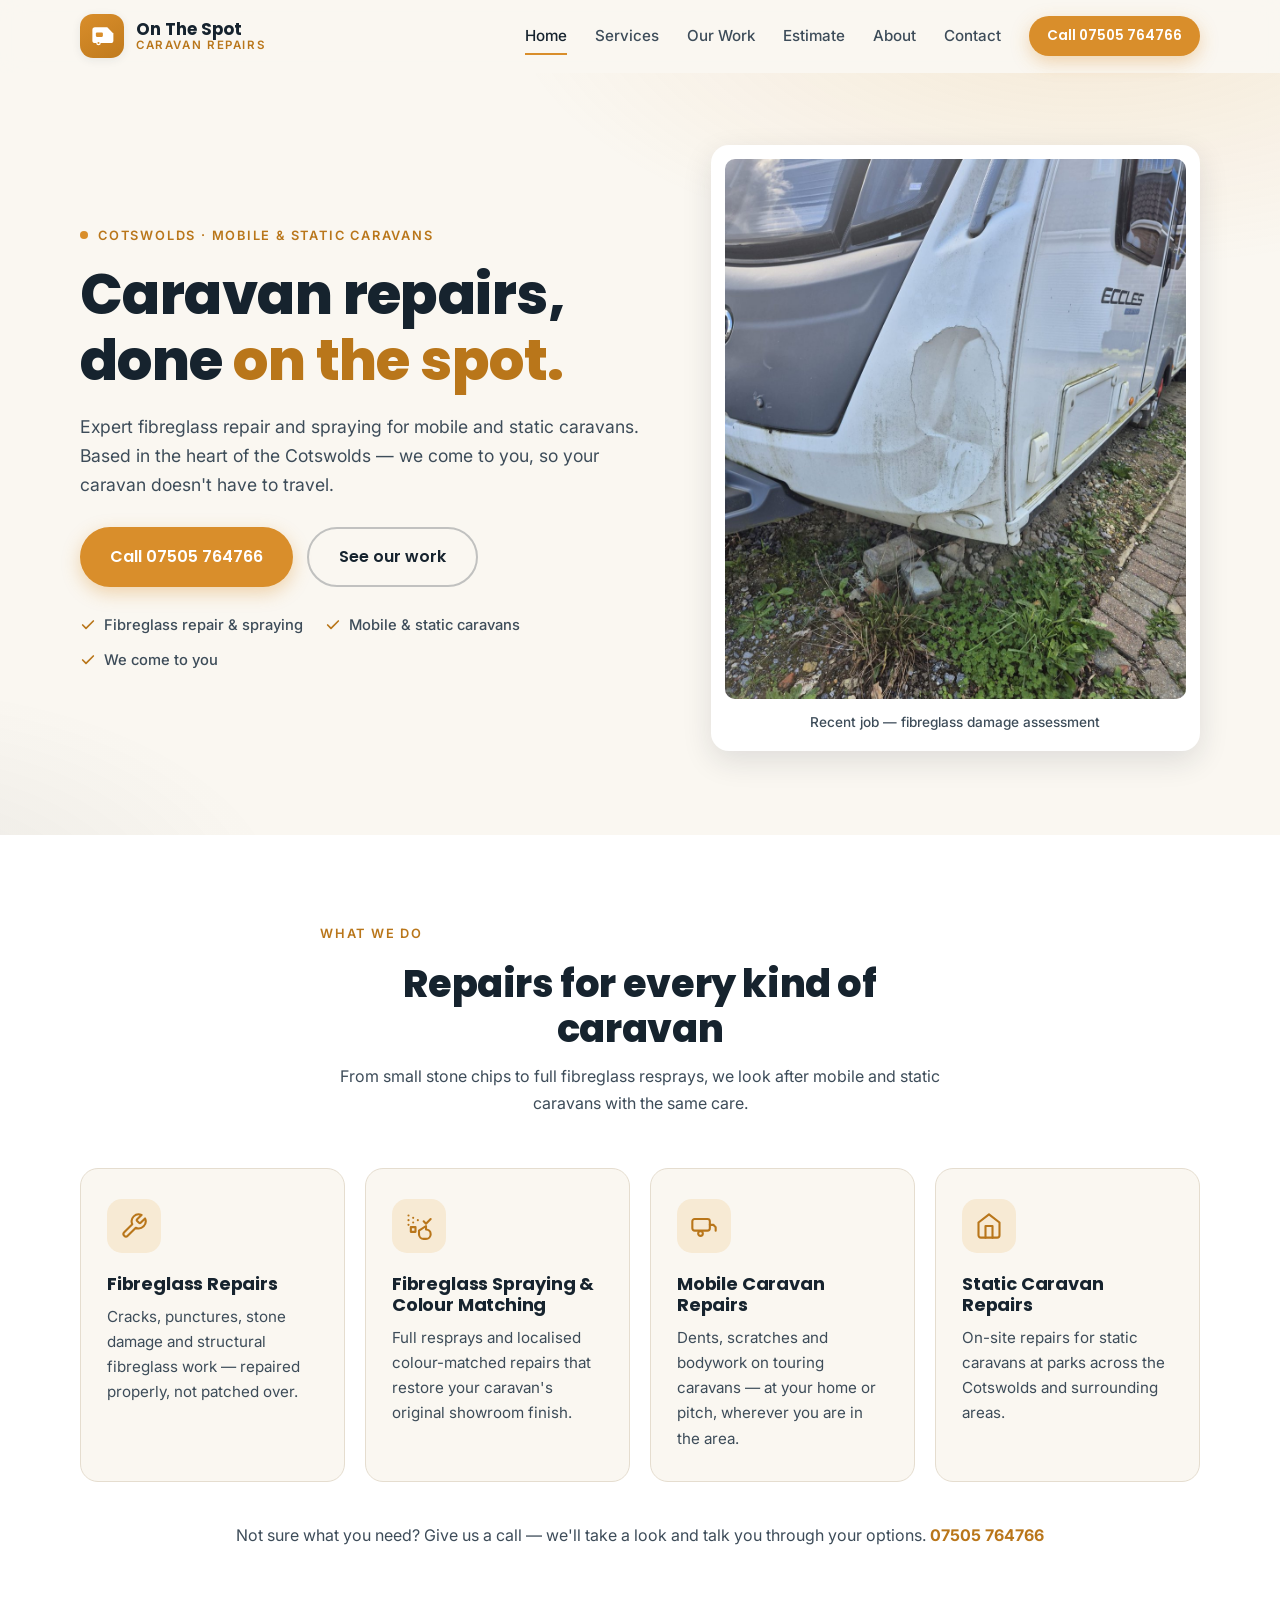
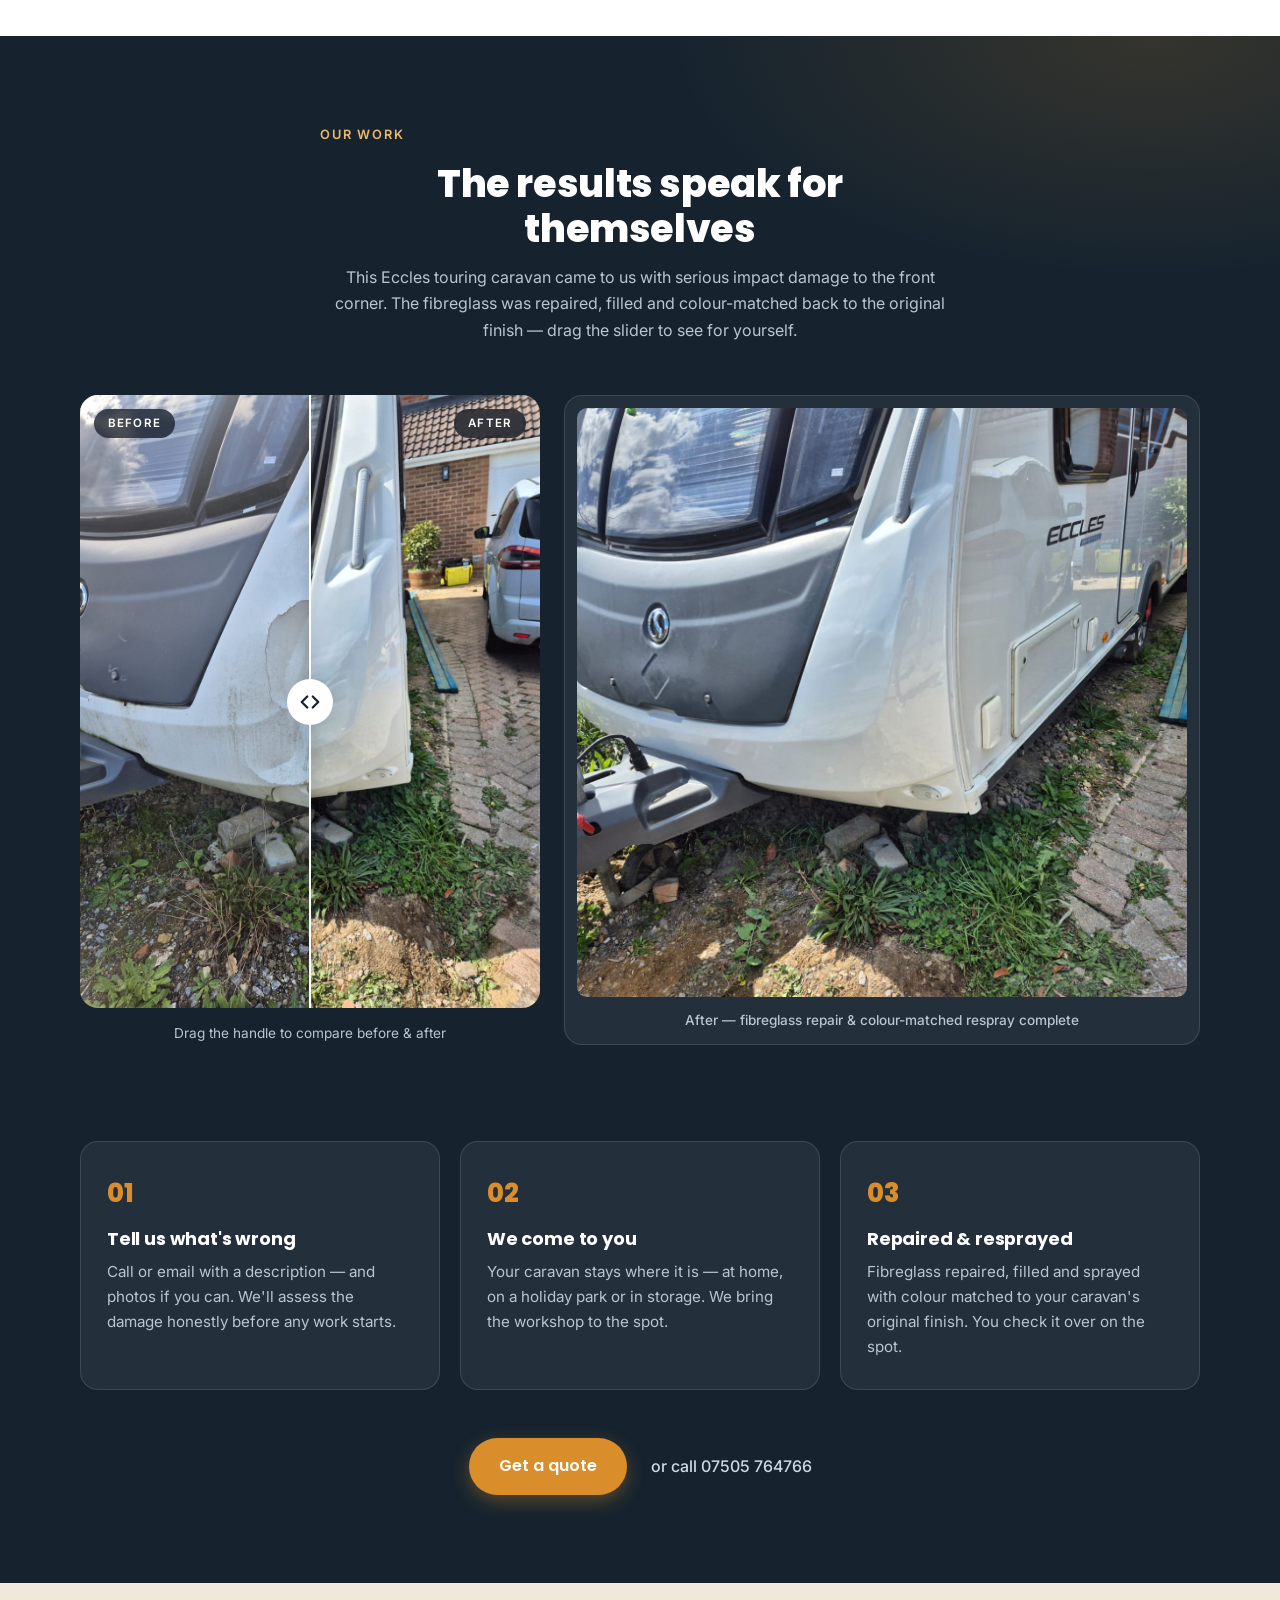
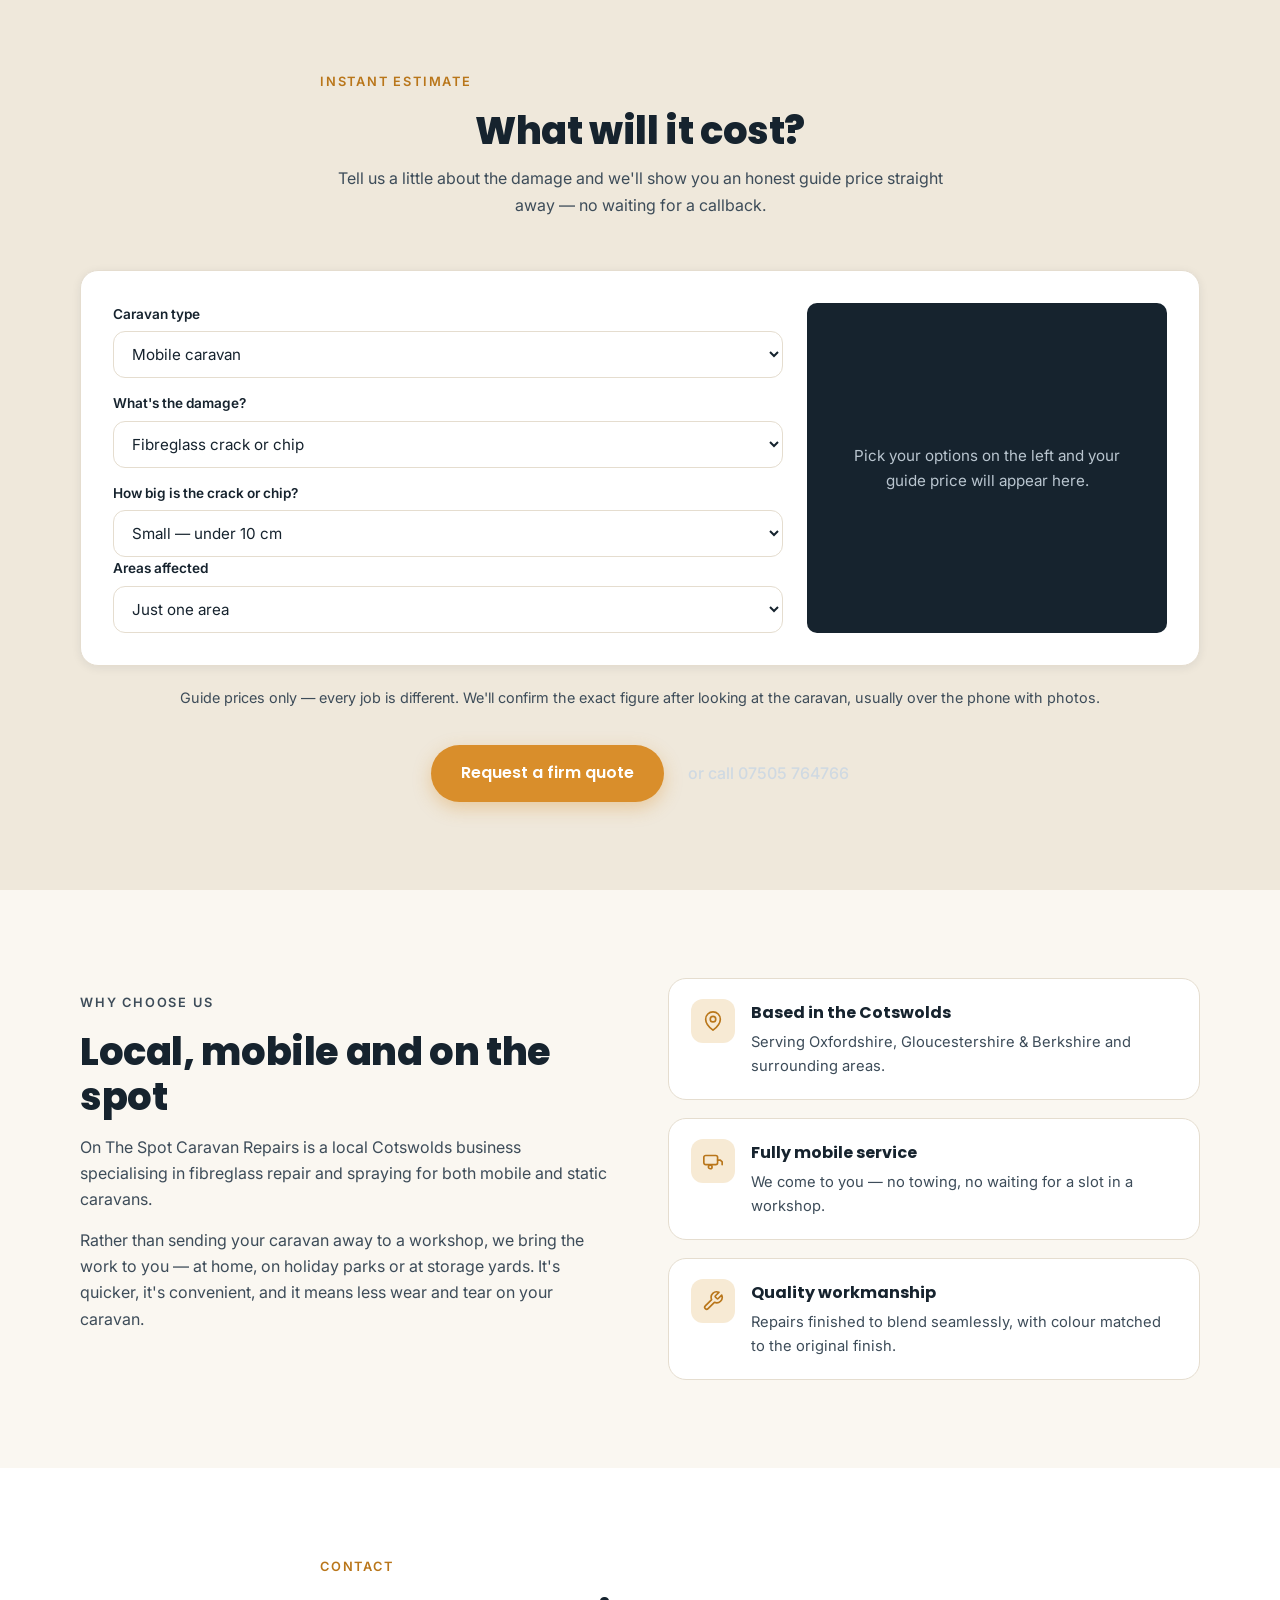
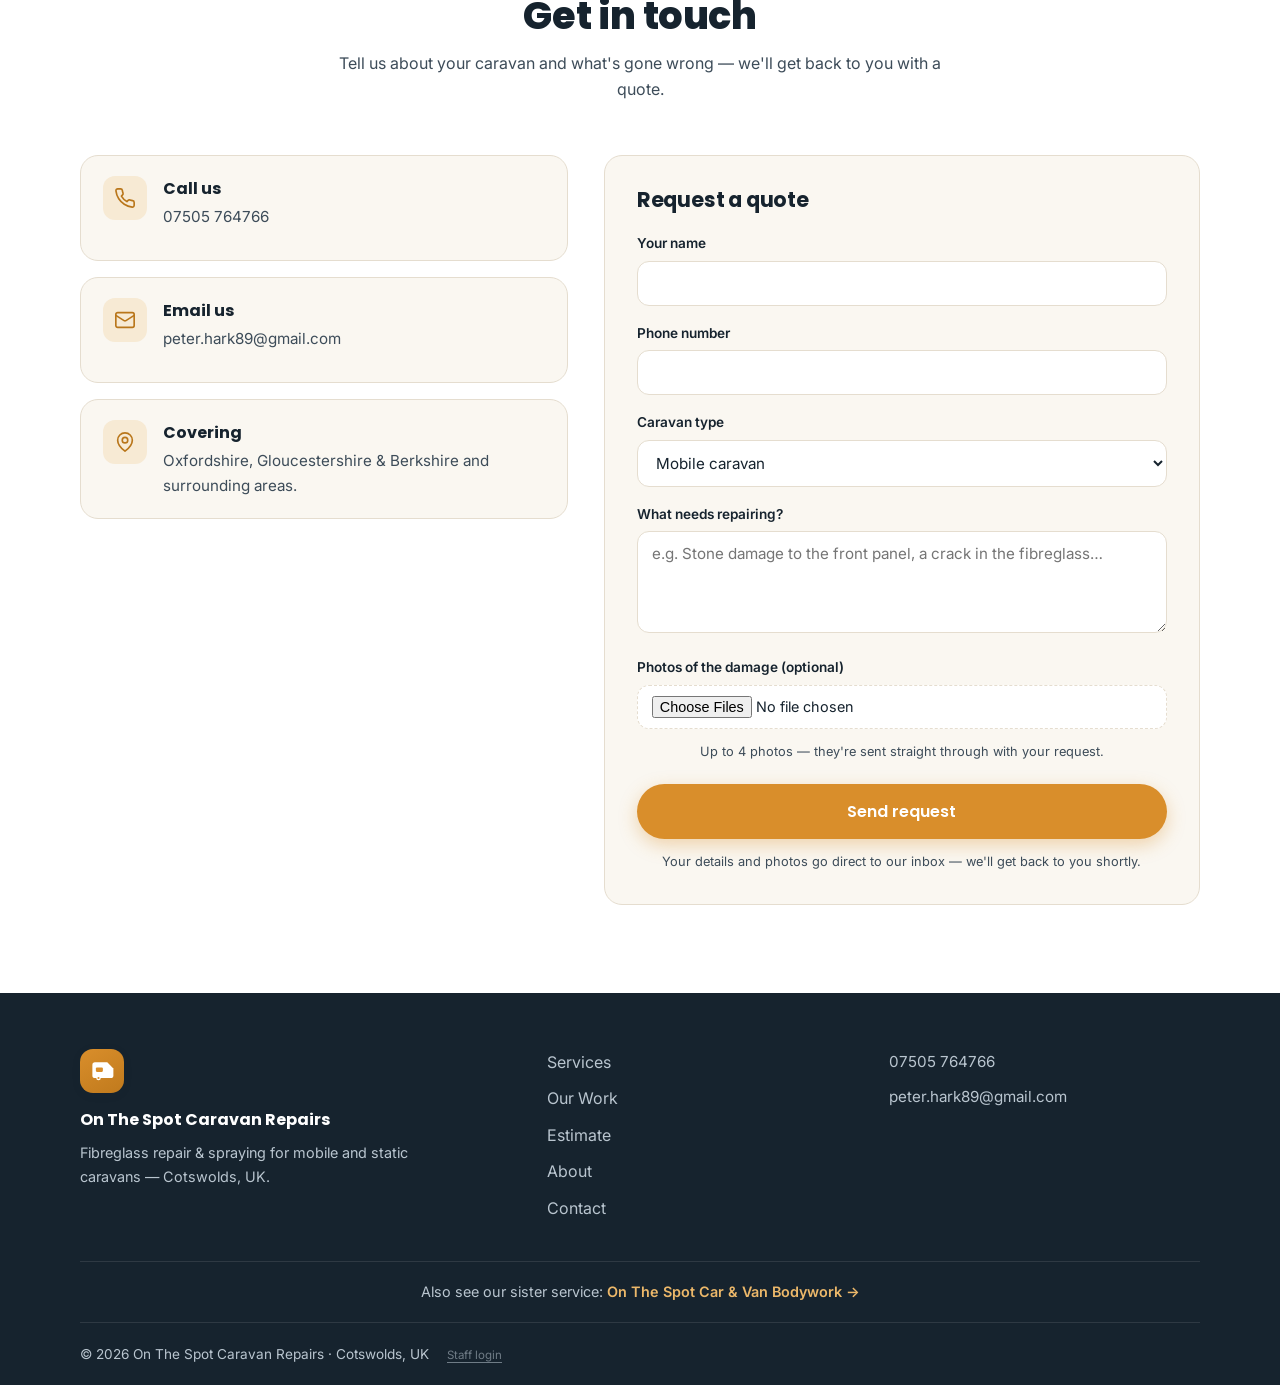
==== commit eba5a03b: "Add admin-managed content loading + quote sync to data repo; staff login link" ====
--- a/index.html
+++ b/index.html
@@ -153,6 +153,9 @@
         </figure>
       </div>
 
+      <h3 class="gallery-title reveal" id="galleryTitle" hidden>More from the workshop</h3>
+      <div class="gallery-grid" id="galleryGrid"></div>
+
       <div class="steps-grid">
         <article class="step-card reveal">
           <span class="step-num" aria-hidden="true">01</span>
@@ -358,7 +361,9 @@
     <p>Also see our sister service: <a href="https://harky39.github.io/on-the-spot-car-van-bodywork/">On The Spot Car &amp; Van Bodywork &rarr;</a></p>
   </div>
   <div class="container footer-bottom">
-    <p>&copy; <span id="year">2026</span> On The Spot Caravan Repairs &middot; Cotswolds, UK</p>
+    <p>&copy; <span id="year">2026</span> On The Spot Caravan Repairs &middot; Cotswolds, UK
+      <a href="https://harky39.github.io/on-the-spot-admin/" class="staff-link" title="Staff area">Staff login</a>
+    </p>
   </div>
 </footer>
 
--- a/style.css
+++ b/style.css
@@ -785,3 +785,64 @@
 
   .footer-grid { grid-template-columns: 1fr; gap: 28px; }
 }
+
+/* Workshop photo strip (admin-managed gallery) */
+.gallery-title {
+  color: #fff;
+  font-size: 1.25rem;
+  margin-bottom: 20px;
+}
+.gallery-grid {
+  display: grid;
+  grid-template-columns: repeat(auto-fit, minmax(230px, 1fr));
+  gap: 16px;
+  margin-bottom: 48px;
+}
+.gallery-card {
+  position: relative;
+  background: rgba(255, 255, 255, 0.06);
+  border: 1px solid rgba(255, 255, 255, 0.12);
+  border-radius: var(--radius);
+  padding: 10px 10px 14px;
+}
+.gallery-card img {
+  width: 100%;
+  height: 200px;
+  object-fit: cover;
+  border-radius: calc(var(--radius) - 8px);
+}
+.gallery-card figcaption {
+  padding-top: 10px;
+  font-size: 0.85rem;
+  color: #b9c5cf;
+  text-align: center;
+  font-weight: 500;
+}
+.chip {
+  position: absolute;
+  top: 20px;
+  left: 20px;
+  z-index: 2;
+  padding: 4px 12px;
+  border-radius: 999px;
+  font-size: 0.68rem;
+  font-weight: 700;
+  letter-spacing: 0.1em;
+  text-transform: uppercase;
+  color: #fff;
+  background: rgba(13, 22, 32, 0.72);
+  box-shadow: inset 0 0 0 1px rgba(255, 255, 255, 0.25);
+  backdrop-filter: blur(4px);
+  -webkit-backdrop-filter: blur(4px);
+}
+.chip-progress { background: rgba(217, 142, 43, 0.88); box-shadow: none; }
+.chip-after { background: rgba(94, 168, 90, 0.88); box-shadow: none; }
+.staff-link {
+  display: inline-block;
+  margin-left: 14px;
+  font-size: 0.72rem;
+  opacity: 0.55;
+  text-decoration: underline;
+  text-underline-offset: 3px;
+}
+.staff-link:hover { opacity: 1; }
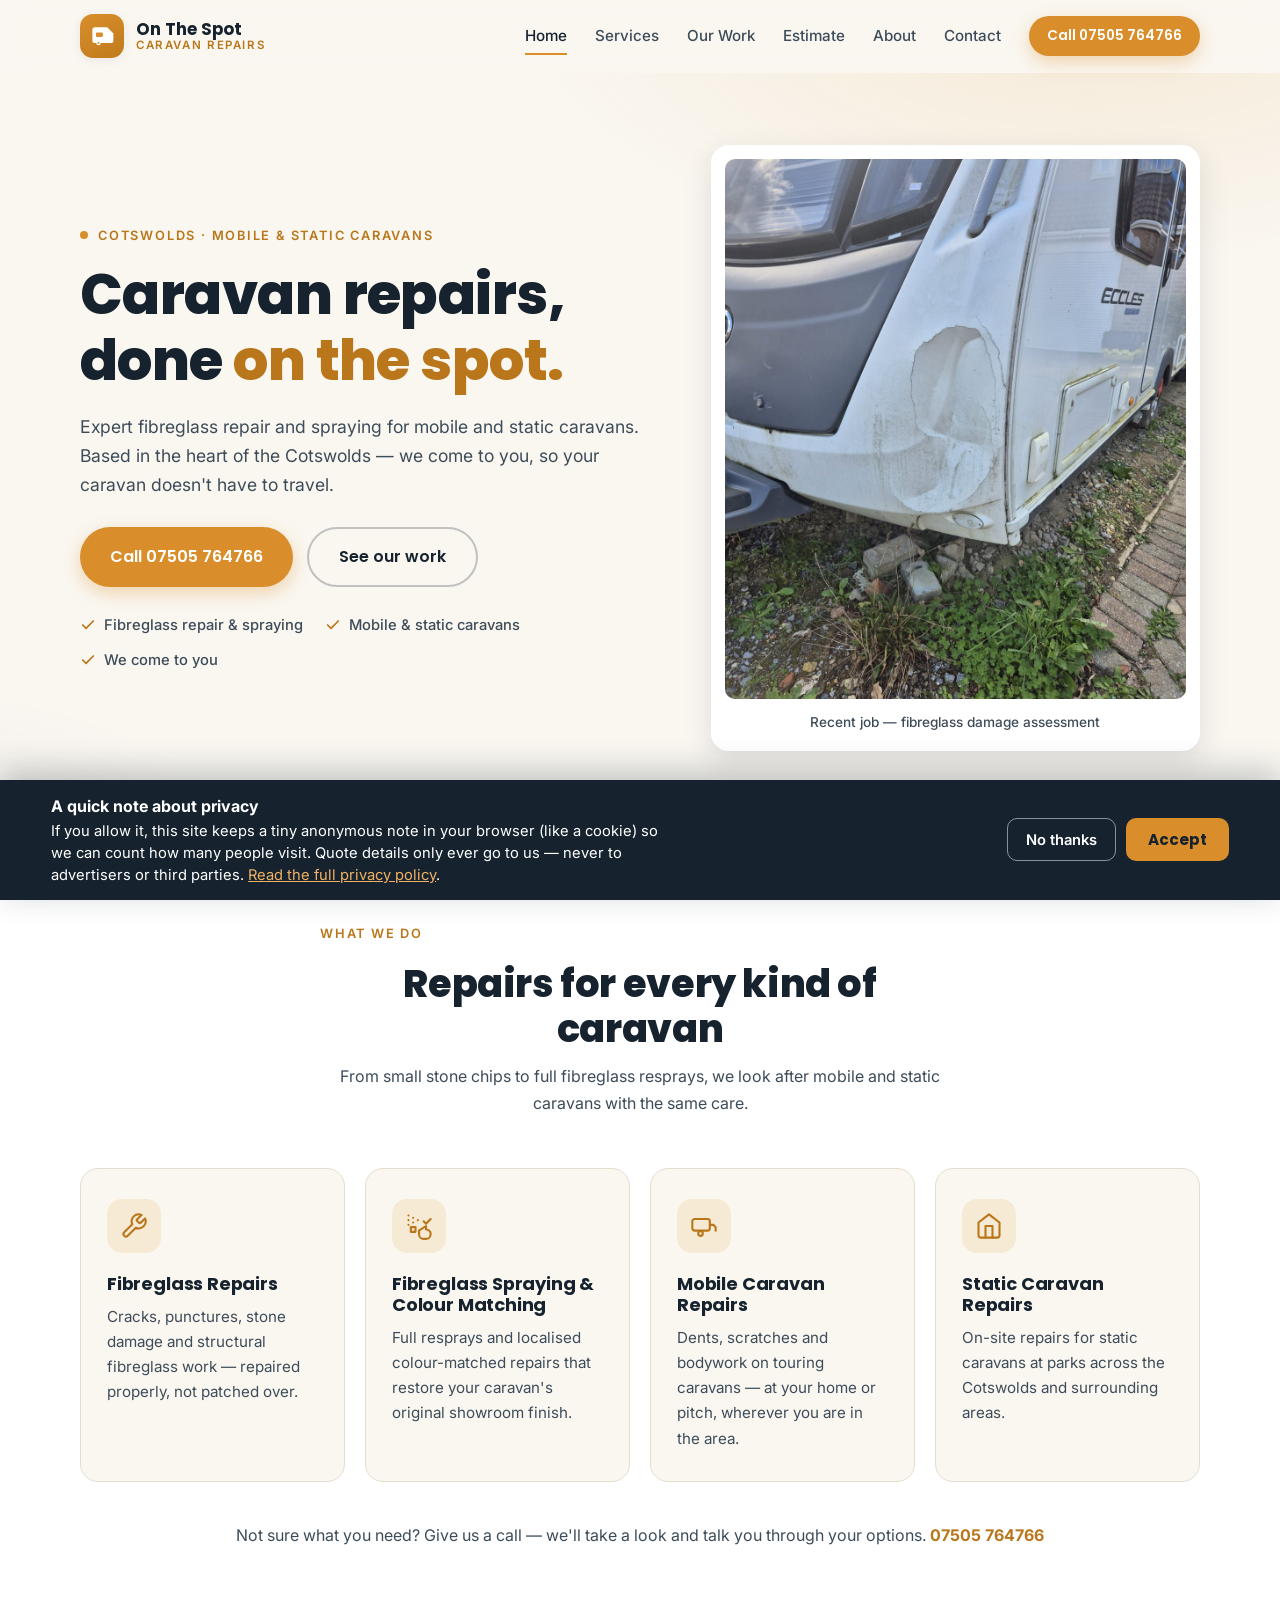
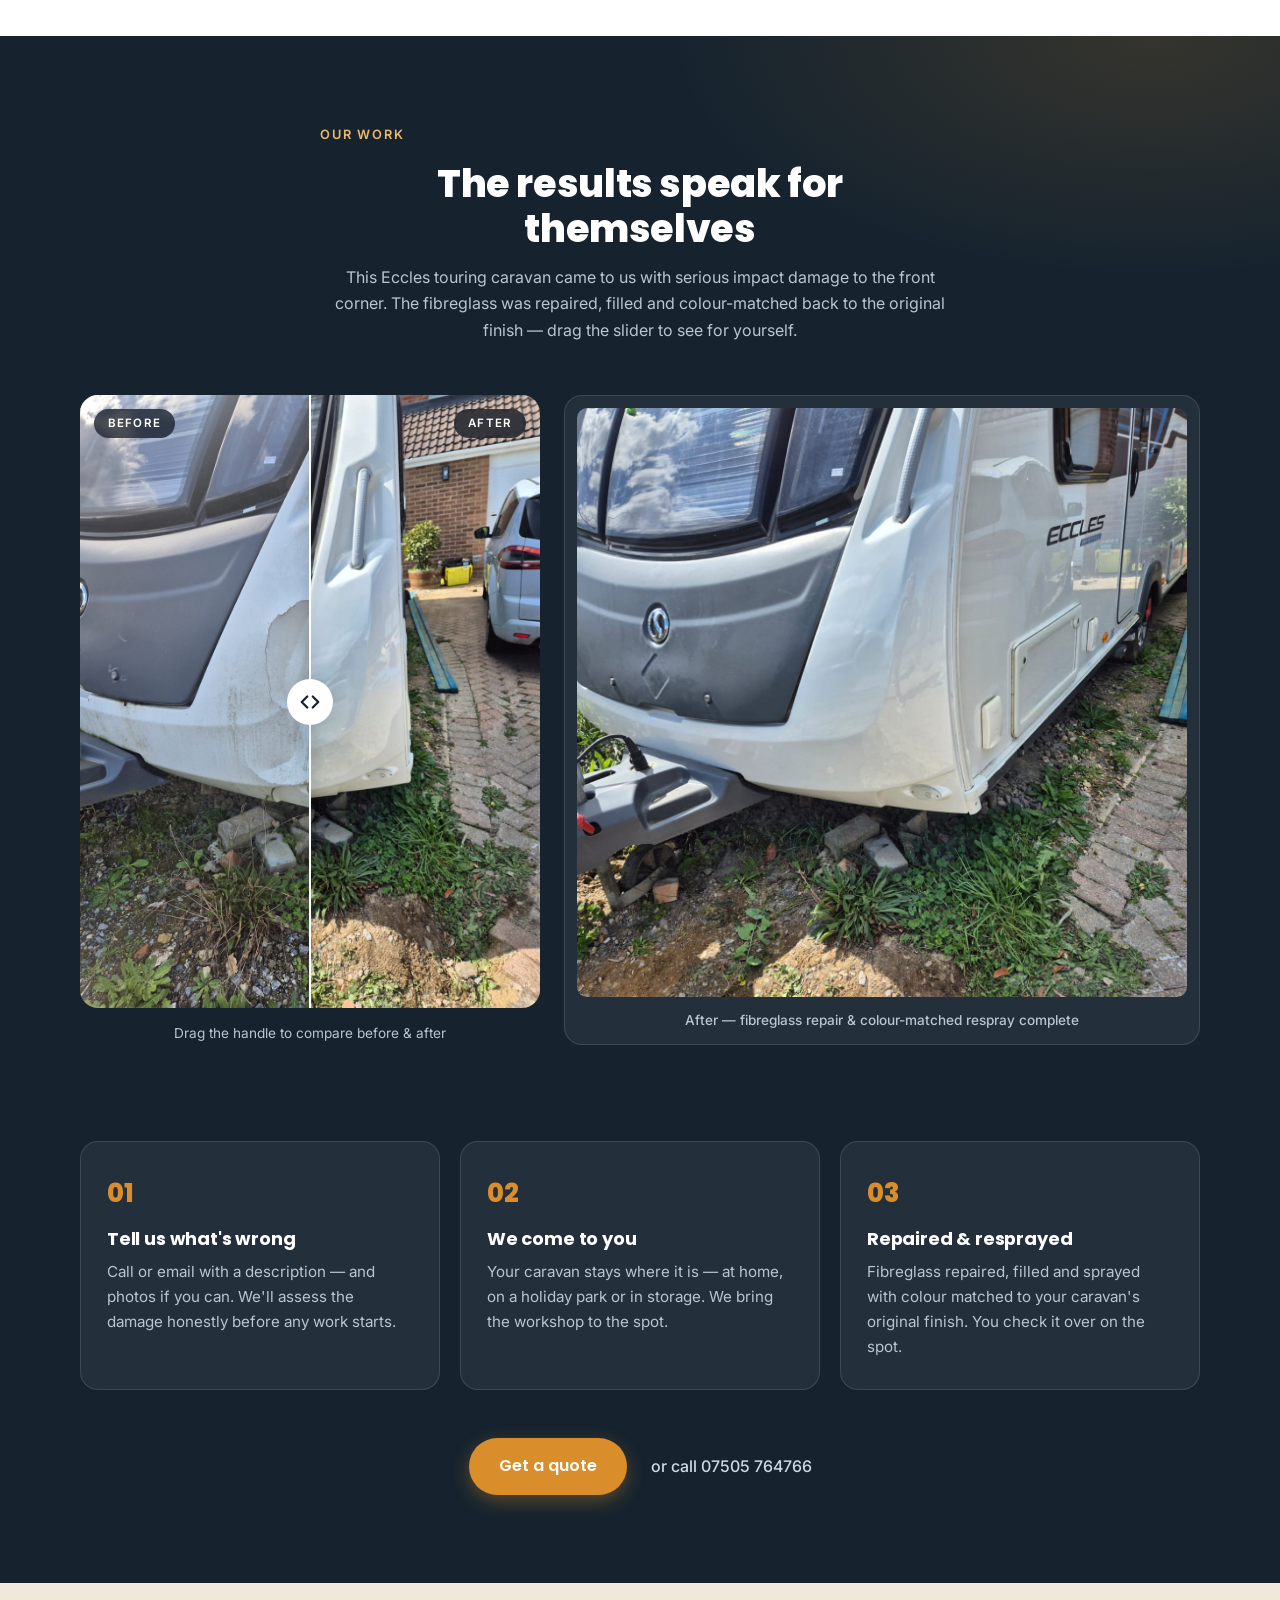
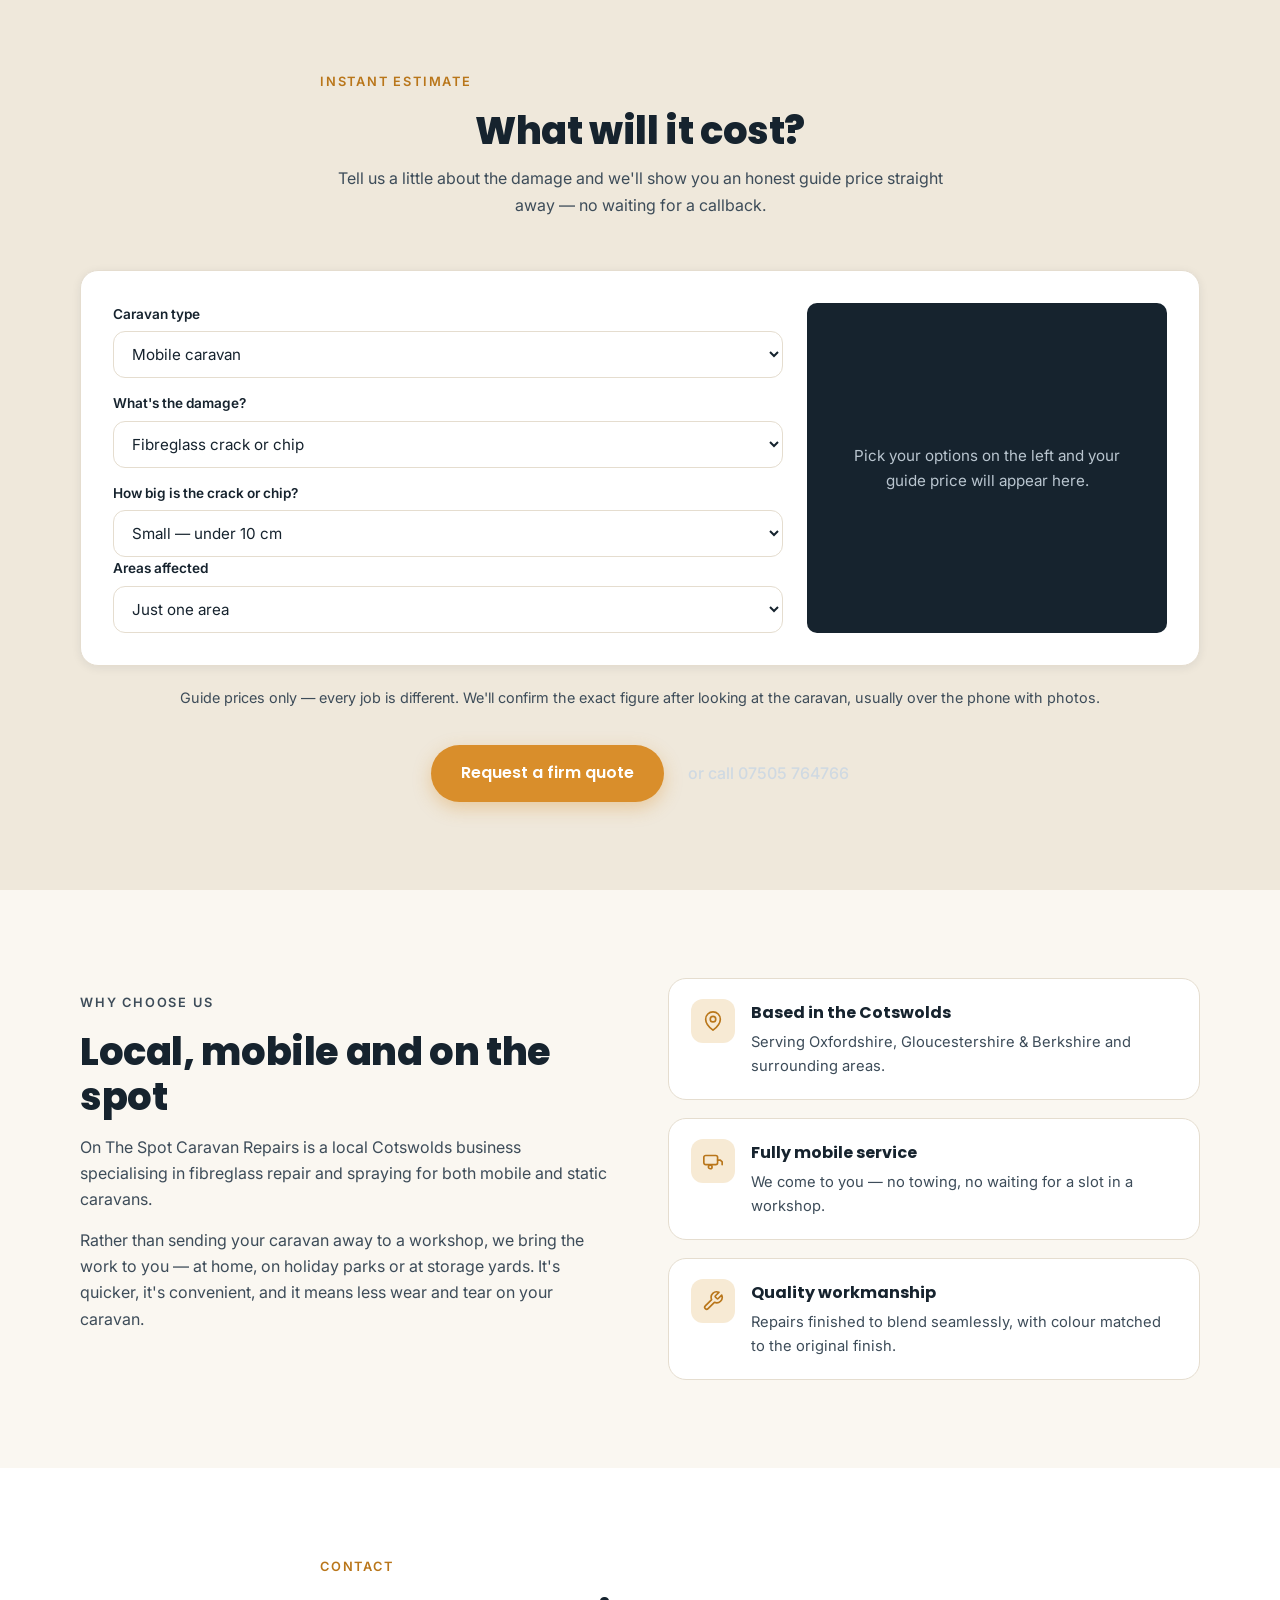
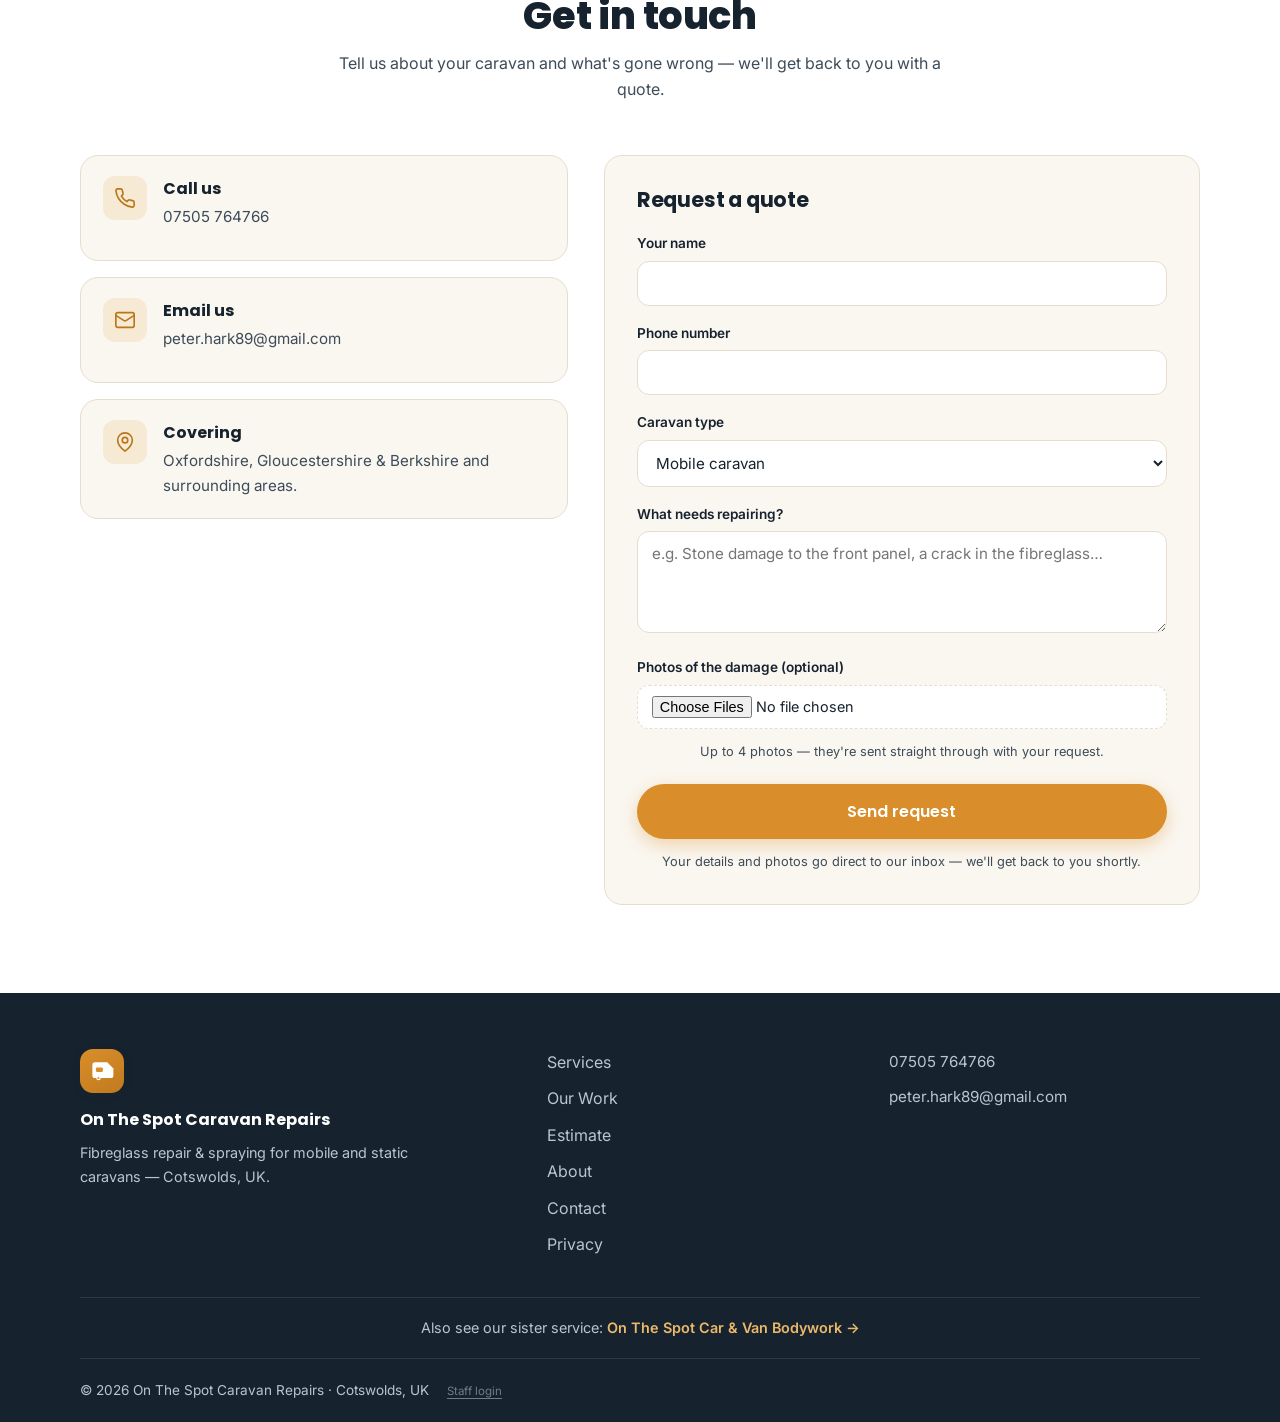
==== commit 43f5f829: "Add privacy policy page + one-time consent banner; visit counting now requires consent" ====
--- a/index.html
+++ b/index.html
@@ -350,6 +350,7 @@
       <a href="#estimate">Estimate</a>
       <a href="#about">About</a>
       <a href="#contact">Contact</a>
+      <a href="privacy.html">Privacy</a>
     </nav>
 
     <div class="footer-contact">
@@ -371,6 +372,49 @@
   <svg viewBox="0 0 24 24" fill="none" stroke="currentColor" stroke-width="2" stroke-linecap="round" stroke-linejoin="round"><path d="M22 16.92v3a2 2 0 0 1-2.18 2 19.79 19.79 0 0 1-8.63-3.07 19.5 19.5 0 0 1-6-6 19.79 19.79 0 0 1-3.07-8.67A2 2 0 0 1 4.11 2h3a2 2 0 0 1 2 1.72c.127.96.361 1.903.7 2.81a2 2 0 0 1-.45 2.11L8.09 9.91a16 16 0 0 0 6 6l1.27-1.27a2 2 0 0 1 2.11-.45c.907.339 1.85.573 2.81.7A2 2 0 0 1 22 16.92z"/></svg>
 </a>
 
+<!-- Privacy note banner (asked once per browser; explicit colours so any site theme works) -->
+<style>
+  .consent {
+    position: fixed; left: 0; right: 0; bottom: 0; z-index: 9999;
+    display: flex; flex-wrap: wrap; gap: 14px; align-items: center; justify-content: space-between;
+    background: #16232e; color: #fff;
+    padding: 14px max(16px, 4vw);
+    box-shadow: 0 -8px 30px rgba(22, 35, 46, 0.25);
+    font-family: "Inter", system-ui, sans-serif; font-size: 0.92rem; line-height: 1.5;
+  }
+  .consent[hidden] { display: none !important; }
+  .consent-text { max-width: 70ch; }
+  .consent-text strong { display: block; font-size: 1rem; margin-bottom: 2px; }
+  .consent-text a { color: #f0b264; text-decoration: underline; }
+  .consent-actions { display: flex; gap: 10px; flex: 0 0 auto; }
+  .consent-accept {
+    background: #d98e2b; color: #16232e; font-weight: 700;
+    border: 0; border-radius: 10px; padding: 10px 22px; cursor: pointer;
+    font-family: "Poppins", system-ui, sans-serif; font-size: 0.95rem;
+  }
+  .consent-accept:hover { background: #e6a244; }
+  .consent-decline {
+    background: transparent; color: #fff; font-weight: 600;
+    border: 1.5px solid rgba(255, 255, 255, 0.5); border-radius: 10px; padding: 10px 18px; cursor: pointer;
+    font-family: "Inter", system-ui, sans-serif; font-size: 0.92rem;
+  }
+  .consent-decline:hover { border-color: #fff; }
+  @media (max-width: 640px) {
+    .consent { flex-direction: column; align-items: stretch; }
+    .consent-actions { justify-content: flex-end; }
+  }
+</style>
+<div class="consent" id="consentBar" hidden>
+  <div class="consent-text">
+    <strong>A quick note about privacy</strong>
+    <p>If you allow it, this site keeps a tiny anonymous note in your browser (like a cookie) so we can count how many people visit. Quote details only ever go to us — never to advertisers or third parties. <a href="privacy.html">Read the full privacy policy</a>.</p>
+  </div>
+  <div class="consent-actions">
+    <button type="button" class="consent-decline" id="consentDecline">No thanks</button>
+    <button type="button" class="consent-accept" id="consentAccept">Accept</button>
+  </div>
+</div>
+
 <script src="main.js"></script>
 </body>
 </html>
--- a/style.css
+++ b/style.css
@@ -798,6 +798,9 @@
   gap: 16px;
   margin-bottom: 48px;
 }
+/* Long unbreakable strings must never blow out the grid tracks */
+.gallery-grid > * { min-width: 0; }
+.gallery-card figcaption { overflow-wrap: anywhere; }
 .gallery-card {
   position: relative;
   background: rgba(255, 255, 255, 0.06);
